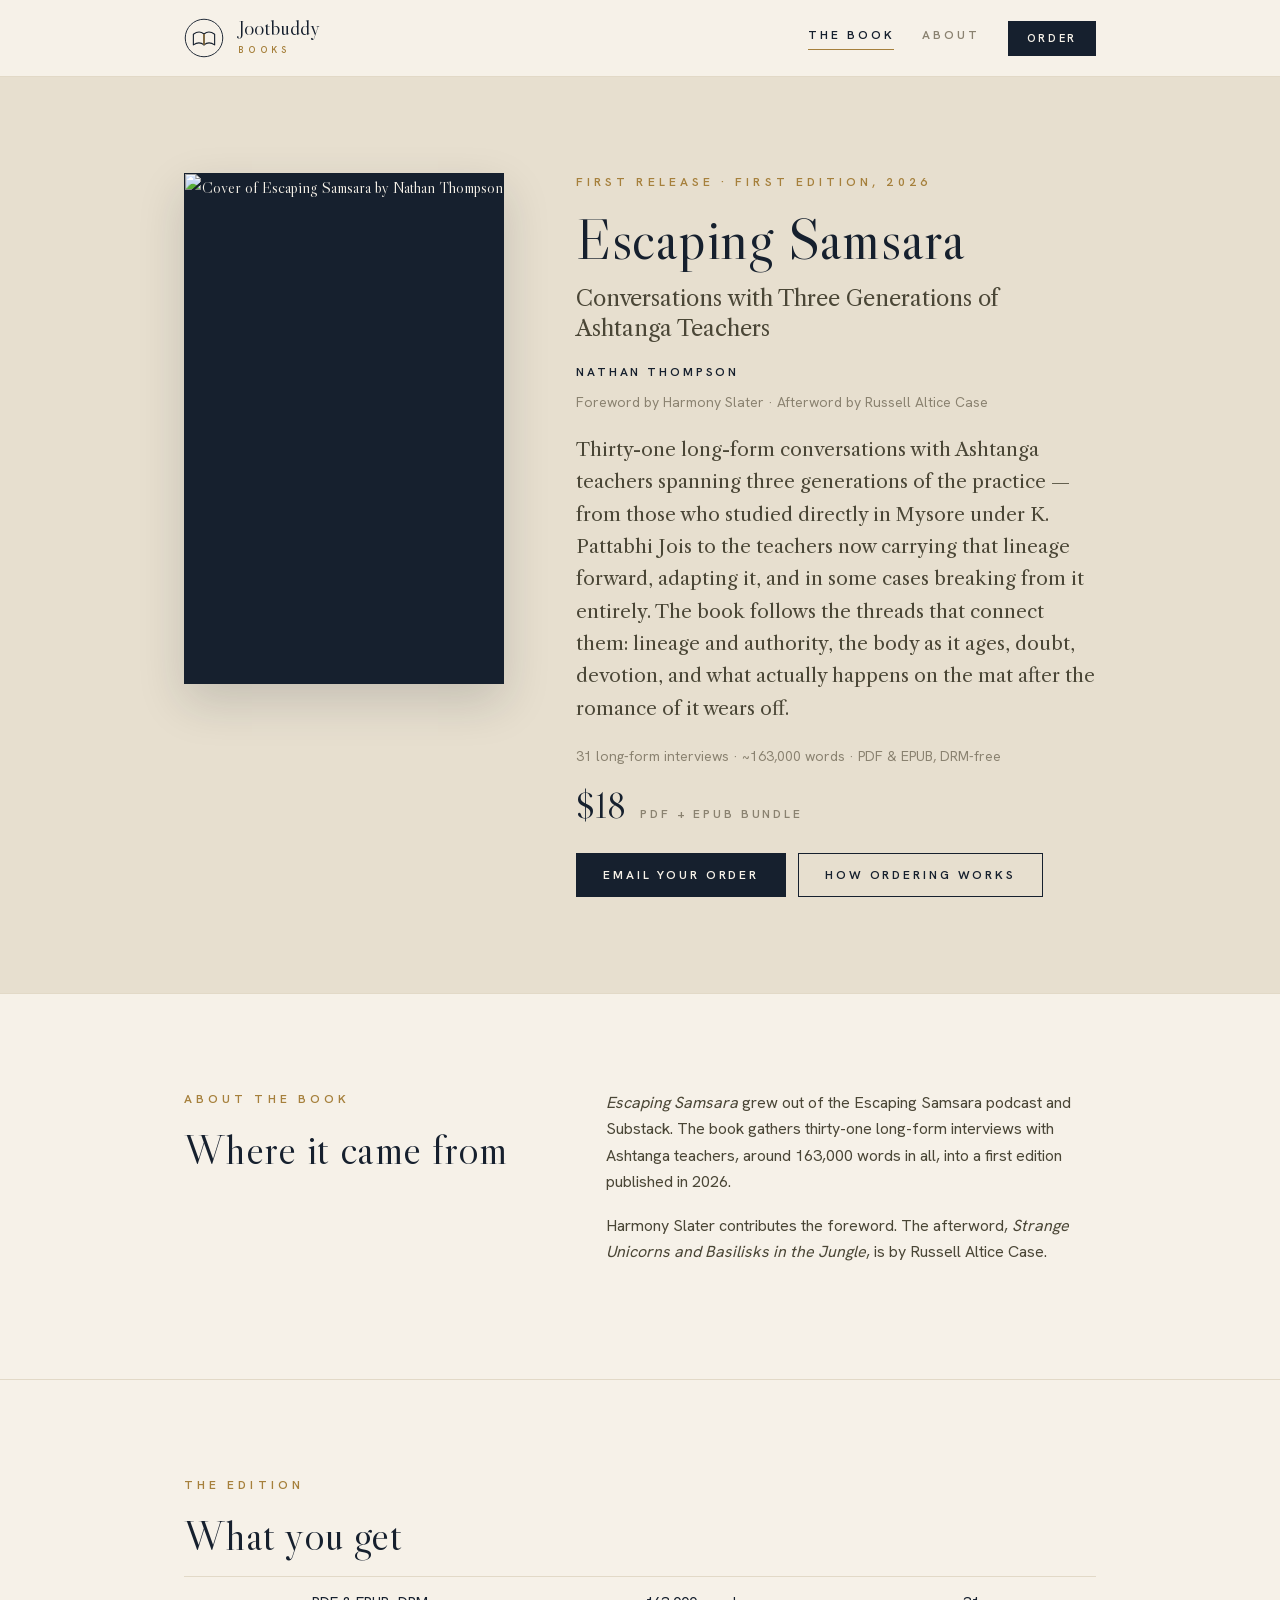
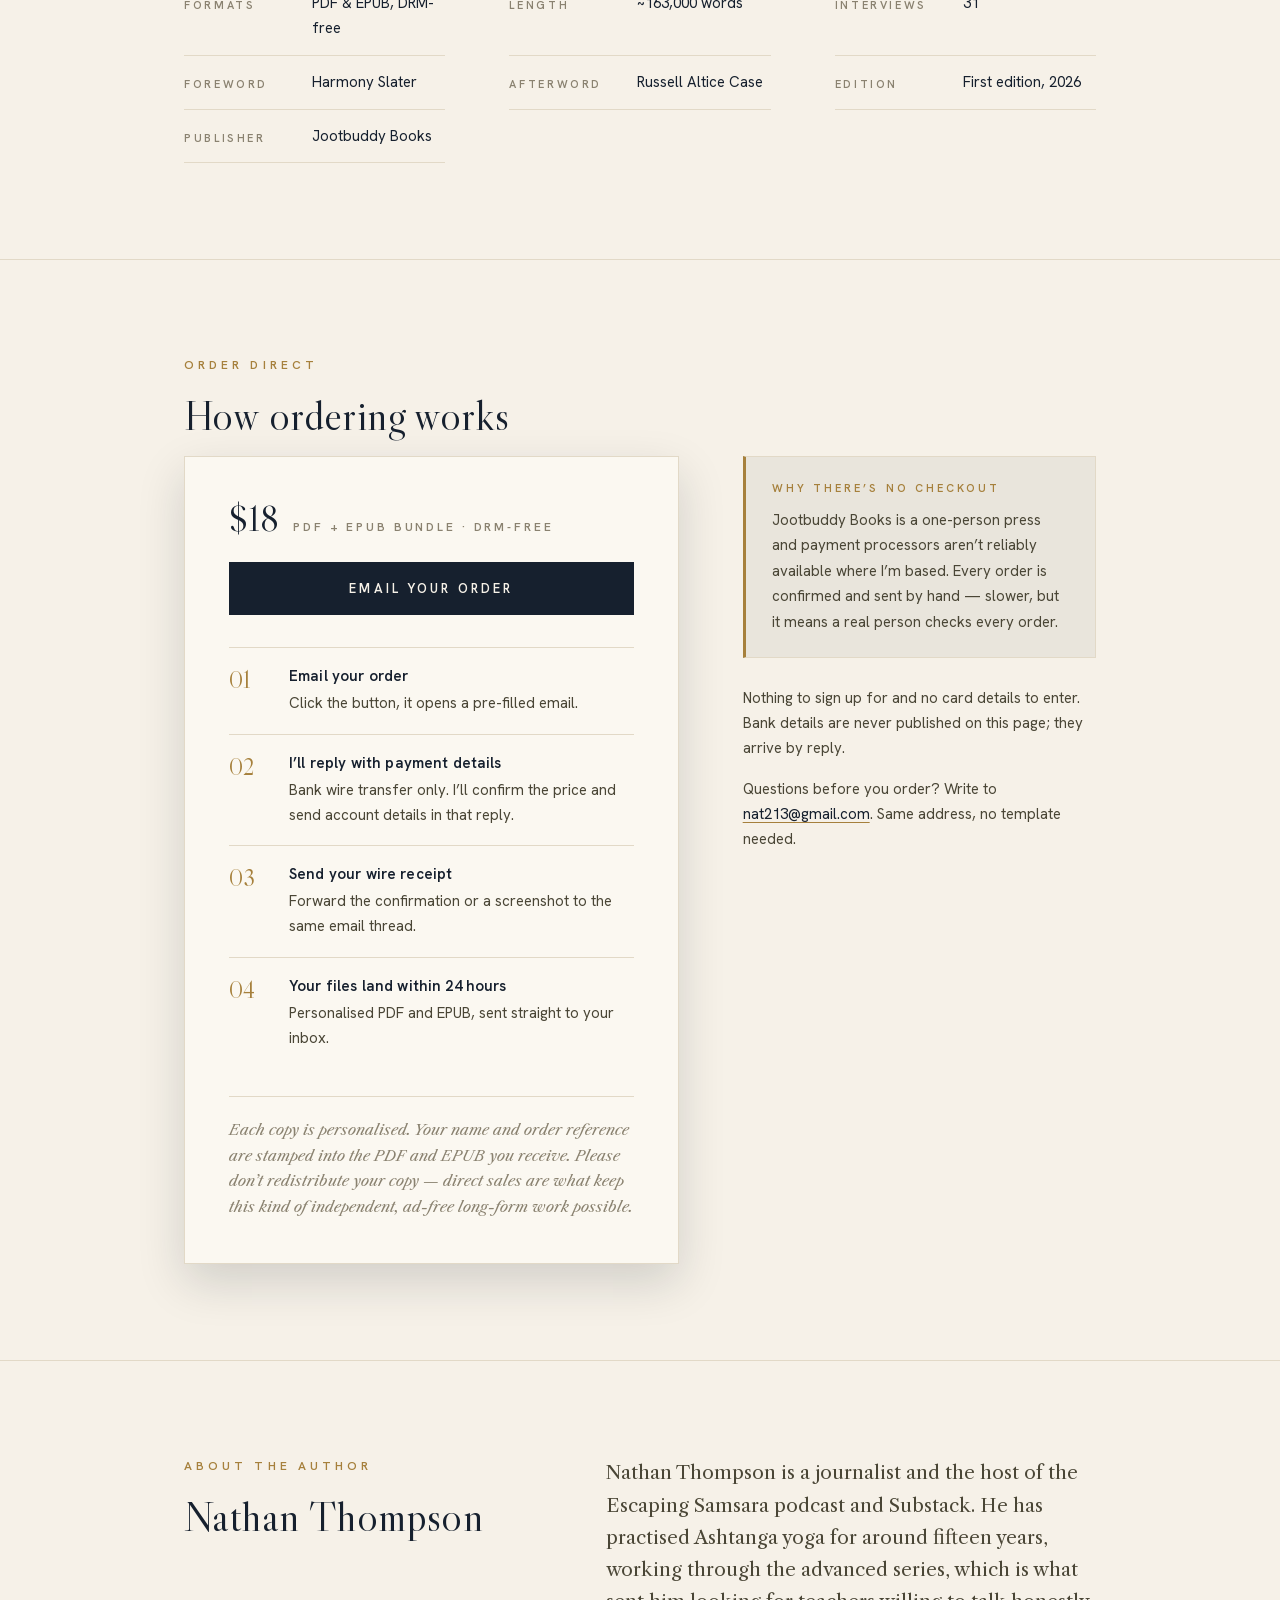
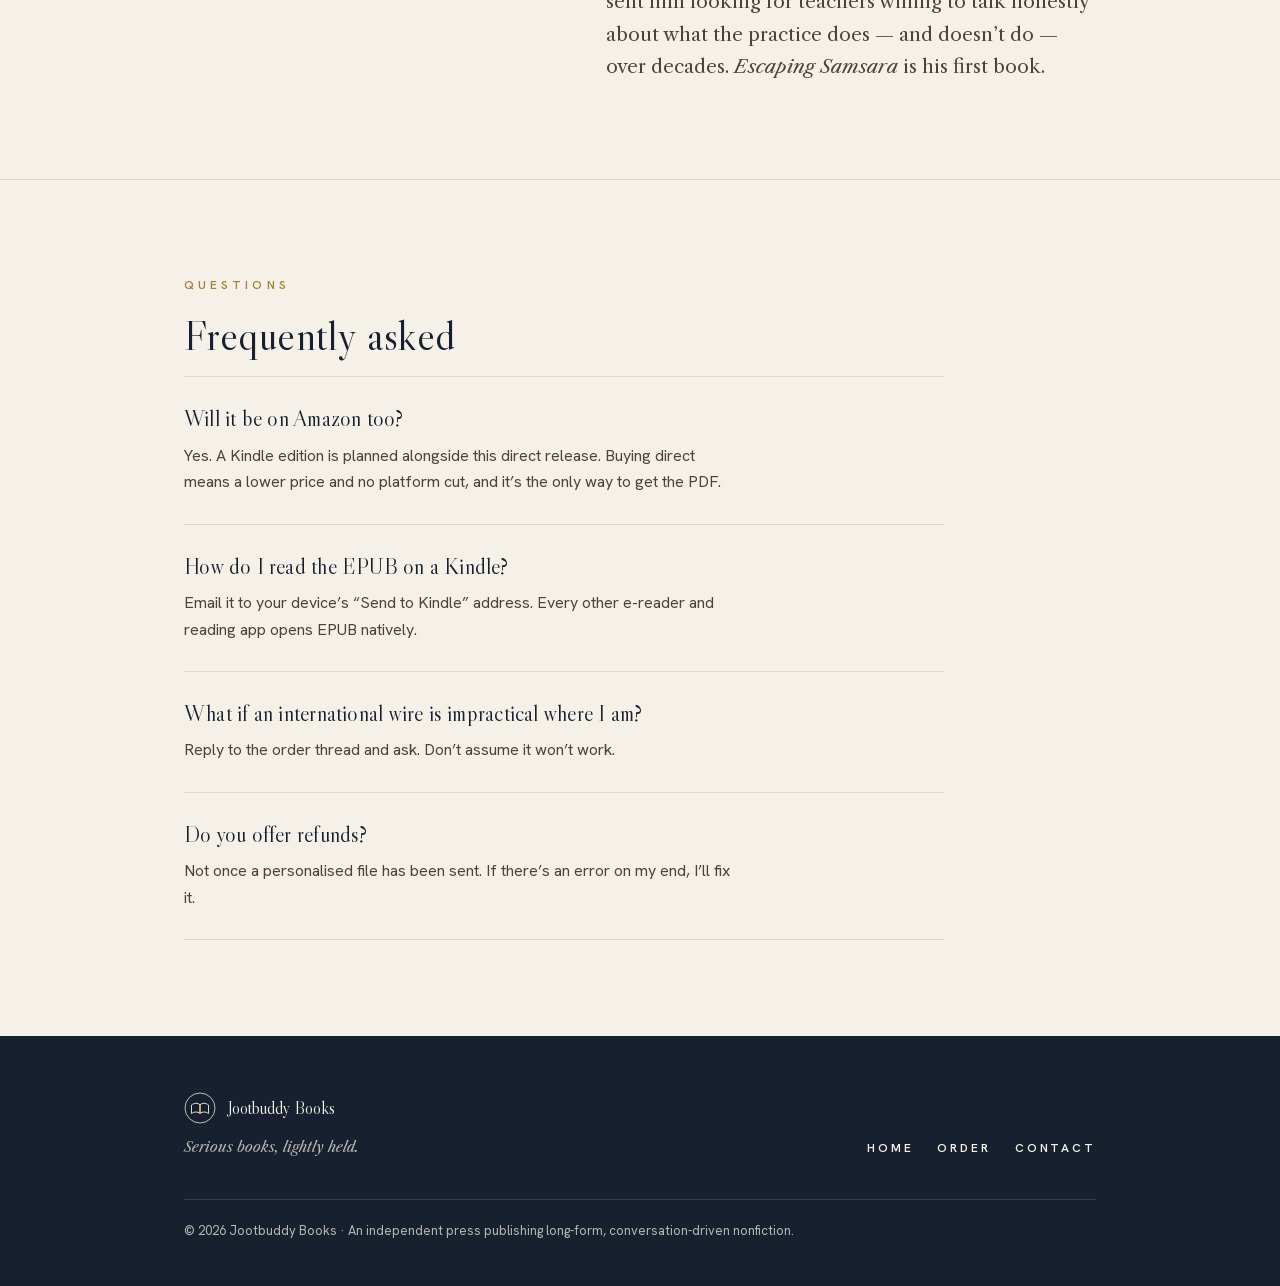
==== escaping-samsara.html @ 3eda31c2 "Jootbuddy Books site: home page, Escaping Samsara book page, mailto order flow Plain HTML/CSS, no bu" ====
<!DOCTYPE html>
<html lang="en-GB">
<head>
  <meta charset="utf-8">
  <meta name="viewport" content="width=device-width, initial-scale=1">
  <title>Escaping Samsara — Jootbuddy Books</title>
  <meta name="description" content="Escaping Samsara: Conversations with Three Generations of Ashtanga Teachers, by Nathan Thompson. Thirty-one long-form interviews. PDF and EPUB, DRM-free, $18, sold direct.">
  <meta property="og:type" content="book">
  <meta property="og:title" content="Escaping Samsara — Conversations with Three Generations of Ashtanga Teachers">
  <meta property="og:description" content="Thirty-one long-form conversations with Ashtanga teachers spanning three generations of the practice. By Nathan Thompson. PDF + EPUB, DRM-free, $18.">
  <!-- Once the site has a domain, uncomment and use the absolute URL so link previews show the cover:
  <meta property="og:image" content="https://YOUR-DOMAIN/assets/escaping-samsara-cover.jpg">
  -->
  <link rel="icon" href="assets/favicon.svg" type="image/svg+xml">
  <link rel="stylesheet" href="css/styles.css">
</head>
<body>
  <a class="skip" href="#main">Skip to content</a>

  <header class="site-header">
    <div class="wrap">
      <a class="lockup" href="index.html" aria-label="Jootbuddy Books — home">
        <svg class="mark" viewBox="0 0 64 64" aria-hidden="true" focusable="false">
          <circle cx="32" cy="32" r="30"/>
          <path d="M15 26 C21 21.5 27 21.5 32 25.5 L32 43 C27 39 21 39 15 43 Z"/>
          <path d="M49 26 C43 21.5 37 21.5 32 25.5 L32 43 C37 39 43 39 49 43 Z"/>
          <line class="mark-spine" x1="32" y1="25.5" x2="32" y2="43"/>
        </svg>
        <span class="lockup-text">
          <span class="lockup-word">Jootbuddy</span>
          <span class="lockup-sub">Books</span>
        </span>
      </a>
      <nav class="site-nav" aria-label="Site">
        <a href="escaping-samsara.html" aria-current="page">The book</a>
        <a href="index.html#about">About</a>
        <a class="btn" href="#order">Order</a>
      </nav>
    </div>
  </header>

  <main id="main">

    <section class="band" aria-labelledby="book-title">
      <div class="wrap book-hero">
        <div class="cover">
          <img src="assets/escaping-samsara-cover.jpg" alt="Cover of Escaping Samsara by Nathan Thompson" width="1250" height="2000">
        </div>
        <div>
          <p class="eyebrow">First release · First edition, 2026</p>
          <h1 id="book-title" class="book-title">Escaping Samsara</h1>
          <p class="book-subtitle">Conversations with Three Generations of Ashtanga Teachers</p>
          <p class="book-author">Nathan Thompson</p>
          <p class="meta-line">Foreword by Harmony Slater · Afterword by Russell Altice Case</p>
          <p class="lede">Thirty-one long-form conversations with Ashtanga teachers spanning three generations of the practice — from those who studied directly in Mysore under K. Pattabhi Jois to the teachers now carrying that lineage forward, adapting it, and in some cases breaking from it entirely. The book follows the threads that connect them: lineage and authority, the body as it ages, doubt, devotion, and what actually happens on the mat after the romance of it wears off.</p>
          <p class="meta-line">31 long-form interviews · ~163,000 words · PDF &amp; EPUB, DRM-free</p>
          <div class="price-row">
            <span class="price">$18</span>
            <span class="price-note">PDF + EPUB bundle</span>
          </div>
          <div class="actions">
            <a class="btn" href="mailto:nat213@gmail.com?subject=Escaping%20Samsara%20%E2%80%94%20Order%20Request&amp;body=Hi%20Nathan%2C%0D%0A%0D%0AI%27d%20like%20to%20order%20Escaping%20Samsara%20%28PDF%20%2B%20EPUB%2C%20%2418%29.%0D%0A%0D%0AName%20for%20my%20personalised%20copy%3A%0D%0APreferred%20format%28s%29%20%28PDF%20%2F%20EPUB%20%2F%20both%29%3A%0D%0ACountry%20%28for%20wire%29%3A%0D%0A%0D%0AThanks%21">Email your order</a>
            <a class="btn btn-ghost" href="#order">How ordering works</a>
          </div>
        </div>
      </div>
    </section>

    <section class="section" id="about-the-book" aria-labelledby="about-book-title">
      <div class="wrap">
        <div class="two-col">
          <div>
            <p class="eyebrow">About the book</p>
            <h2 id="about-book-title">Where it came from</h2>
          </div>
          <div class="prose">
            <p><em>Escaping Samsara</em> grew out of the Escaping Samsara podcast and Substack. The book gathers thirty-one long-form interviews with Ashtanga teachers, around 163,000 words in all, into a first edition published in 2026.</p>
            <p>Harmony Slater contributes the foreword. The afterword, <em>Strange Unicorns and Basilisks in the Jungle</em>, is by Russell Altice Case.</p>
          </div>
        </div>
      </div>
    </section>

    <section class="section" id="what-you-get" aria-labelledby="spec-title">
      <div class="wrap">
        <p class="eyebrow">The edition</p>
        <h2 id="spec-title">What you get</h2>
        <dl class="spec">
          <div><dt>Formats</dt><dd>PDF &amp; EPUB, DRM-free</dd></div>
          <div><dt>Length</dt><dd>~163,000 words</dd></div>
          <div><dt>Interviews</dt><dd>31</dd></div>
          <div><dt>Foreword</dt><dd>Harmony Slater</dd></div>
          <div><dt>Afterword</dt><dd>Russell Altice Case</dd></div>
          <div><dt>Edition</dt><dd>First edition, 2026</dd></div>
          <div><dt>Publisher</dt><dd>Jootbuddy Books</dd></div>
        </dl>
      </div>
    </section>

    <section class="section" id="order" aria-labelledby="order-title">
      <div class="wrap">
        <p class="eyebrow">Order direct</p>
        <h2 id="order-title">How ordering works</h2>
        <div class="order">
          <div class="order-card">
            <div class="price-row">
              <span class="price">$18</span>
              <span class="price-note">PDF + EPUB bundle · DRM-free</span>
            </div>
            <a class="btn btn-lg" href="mailto:nat213@gmail.com?subject=Escaping%20Samsara%20%E2%80%94%20Order%20Request&amp;body=Hi%20Nathan%2C%0D%0A%0D%0AI%27d%20like%20to%20order%20Escaping%20Samsara%20%28PDF%20%2B%20EPUB%2C%20%2418%29.%0D%0A%0D%0AName%20for%20my%20personalised%20copy%3A%0D%0APreferred%20format%28s%29%20%28PDF%20%2F%20EPUB%20%2F%20both%29%3A%0D%0ACountry%20%28for%20wire%29%3A%0D%0A%0D%0AThanks%21">Email your order</a>
            <ol class="steps">
              <li>
                <div>
                  <h3>Email your order</h3>
                  <p>Click the button, it opens a pre-filled email.</p>
                </div>
              </li>
              <li>
                <div>
                  <h3>I’ll reply with payment details</h3>
                  <p>Bank wire transfer only. I’ll confirm the price and send account details in that reply.</p>
                </div>
              </li>
              <li>
                <div>
                  <h3>Send your wire receipt</h3>
                  <p>Forward the confirmation or a screenshot to the same email thread.</p>
                </div>
              </li>
              <li>
                <div>
                  <h3>Your files land within 24 hours</h3>
                  <p>Personalised PDF and EPUB, sent straight to your inbox.</p>
                </div>
              </li>
            </ol>
            <p class="note">Each copy is personalised. Your name and order reference are stamped into the PDF and EPUB you receive. Please don’t redistribute your copy — direct sales are what keep this kind of independent, ad-free long-form work possible.</p>
          </div>
          <aside class="order-aside" aria-label="About ordering">
            <div class="callout">
              <p class="eyebrow">Why there’s no checkout</p>
              <p>Jootbuddy Books is a one-person press and payment processors aren’t reliably available where I’m based. Every order is confirmed and sent by hand — slower, but it means a real person checks every order.</p>
            </div>
            <div class="prose">
              <p>Nothing to sign up for and no card details to enter. Bank details are never published on this page; they arrive by reply.</p>
              <p>Questions before you order? Write to <a href="mailto:nat213@gmail.com">nat213@gmail.com</a>. Same address, no template needed.</p>
            </div>
          </aside>
        </div>
      </div>
    </section>

    <section class="section" id="author" aria-labelledby="author-title">
      <div class="wrap">
        <div class="two-col">
          <div>
            <p class="eyebrow">About the author</p>
            <h2 id="author-title">Nathan Thompson</h2>
          </div>
          <p class="lede">Nathan Thompson is a journalist and the host of the Escaping Samsara podcast and Substack. He has practised Ashtanga yoga for around fifteen years, working through the advanced series, which is what sent him looking for teachers willing to talk honestly about what the practice does — and doesn’t do — over decades. <em>Escaping Samsara</em> is his first book.</p>
        </div>
      </div>
    </section>

    <section class="section" id="faq" aria-labelledby="faq-title">
      <div class="wrap">
        <p class="eyebrow">Questions</p>
        <h2 id="faq-title">Frequently asked</h2>
        <div class="faq">
          <div class="faq-item">
            <h3>Will it be on Amazon too?</h3>
            <p>Yes. A Kindle edition is planned alongside this direct release. Buying direct means a lower price and no platform cut, and it’s the only way to get the PDF.</p>
          </div>
          <div class="faq-item">
            <h3>How do I read the EPUB on a Kindle?</h3>
            <p>Email it to your device’s “Send to Kindle” address. Every other e-reader and reading app opens EPUB natively.</p>
          </div>
          <div class="faq-item">
            <h3>What if an international wire is impractical where I am?</h3>
            <p>Reply to the order thread and ask. Don’t assume it won’t work.</p>
          </div>
          <div class="faq-item">
            <h3>Do you offer refunds?</h3>
            <p>Not once a personalised file has been sent. If there’s an error on my end, I’ll fix it.</p>
          </div>
        </div>
      </div>
    </section>

  </main>

  <footer class="site-footer">
    <div class="wrap">
      <div>
        <a class="lockup" href="index.html" aria-label="Jootbuddy Books — home">
          <svg class="mark mark--sm" viewBox="0 0 64 64" aria-hidden="true" focusable="false">
            <circle cx="32" cy="32" r="30"/>
            <path d="M15 26 C21 21.5 27 21.5 32 25.5 L32 43 C27 39 21 39 15 43 Z"/>
            <path d="M49 26 C43 21.5 37 21.5 32 25.5 L32 43 C37 39 43 39 49 43 Z"/>
            <line class="mark-spine" x1="32" y1="25.5" x2="32" y2="43"/>
          </svg>
          <span class="lockup-word">Jootbuddy Books</span>
        </a>
        <p class="footer-tagline">Serious books, lightly held.</p>
      </div>
      <nav class="footer-links" aria-label="Footer">
        <a href="index.html">Home</a>
        <a href="#order">Order</a>
        <a href="mailto:nat213@gmail.com">Contact</a>
      </nav>
      <p class="footer-small">© 2026 Jootbuddy Books · An independent press publishing long-form, conversation-driven nonfiction.</p>
    </div>
  </footer>
</body>
</html>
---- css/styles.css ----
/* ==========================================================================
   Jootbuddy Books — site styles
   --------------------------------------------------------------------------
   Everything brand-specific lives in the :root block below: palette, type,
   rhythm, shadow. Swap the brand there. Nothing in the HTML carries an
   inline colour or font.

   Fonts are self-hosted from ../assets/fonts/ (Hanken Grotesk, Libre Caslon
   Display, Libre Caslon Text — all Open Font License).
   ========================================================================== */


/* ---------- Fonts ---------- */

@font-face {
  font-family: 'Hanken Grotesk';
  font-style: normal;
  font-weight: 400 700;
  font-display: swap;
  src: url("../assets/fonts/HankenGrotesk-latin.woff2") format("woff2");
  unicode-range: U+0000-00FF, U+0131, U+0152-0153, U+02BB-02BC, U+02C6, U+02DA, U+02DC, U+0304, U+0308, U+0329, U+2000-206F, U+20AC, U+2122, U+2191, U+2193, U+2212, U+2215, U+FEFF, U+FFFD;
}
@font-face {
  font-family: 'Hanken Grotesk';
  font-style: normal;
  font-weight: 400 700;
  font-display: swap;
  src: url("../assets/fonts/HankenGrotesk-latin-ext.woff2") format("woff2");
  unicode-range: U+0100-02BA, U+02BD-02C5, U+02C7-02CC, U+02CE-02D7, U+02DD-02FF, U+0304, U+0308, U+0329, U+1D00-1DBF, U+1E00-1E9F, U+1EF2-1EFF, U+2020, U+20A0-20AB, U+20AD-20C0, U+2113, U+2C60-2C7F, U+A720-A7FF;
}

@font-face {
  font-family: 'Libre Caslon Display';
  font-style: normal;
  font-weight: 400;
  font-display: swap;
  src: url("../assets/fonts/LibreCaslonDisplay-latin.woff2") format("woff2");
  unicode-range: U+0000-00FF, U+0131, U+0152-0153, U+02BB-02BC, U+02C6, U+02DA, U+02DC, U+0304, U+0308, U+0329, U+2000-206F, U+20AC, U+2122, U+2191, U+2193, U+2212, U+2215, U+FEFF, U+FFFD;
}
@font-face {
  font-family: 'Libre Caslon Display';
  font-style: normal;
  font-weight: 400;
  font-display: swap;
  src: url("../assets/fonts/LibreCaslonDisplay-latin-ext.woff2") format("woff2");
  unicode-range: U+0100-02BA, U+02BD-02C5, U+02C7-02CC, U+02CE-02D7, U+02DD-02FF, U+0304, U+0308, U+0329, U+1D00-1DBF, U+1E00-1E9F, U+1EF2-1EFF, U+2020, U+20A0-20AB, U+20AD-20C0, U+2113, U+2C60-2C7F, U+A720-A7FF;
}

@font-face {
  font-family: 'Libre Caslon Text';
  font-style: normal;
  font-weight: 400;
  font-display: swap;
  src: url("../assets/fonts/LibreCaslonText-latin.woff2") format("woff2");
  unicode-range: U+0000-00FF, U+0131, U+0152-0153, U+02BB-02BC, U+02C6, U+02DA, U+02DC, U+0304, U+0308, U+0329, U+2000-206F, U+20AC, U+2122, U+2191, U+2193, U+2212, U+2215, U+FEFF, U+FFFD;
}
@font-face {
  font-family: 'Libre Caslon Text';
  font-style: normal;
  font-weight: 400;
  font-display: swap;
  src: url("../assets/fonts/LibreCaslonText-latin-ext.woff2") format("woff2");
  unicode-range: U+0100-02BA, U+02BD-02C5, U+02C7-02CC, U+02CE-02D7, U+02DD-02FF, U+0304, U+0308, U+0329, U+1D00-1DBF, U+1E00-1E9F, U+1EF2-1EFF, U+2020, U+20A0-20AB, U+20AD-20C0, U+2113, U+2C60-2C7F, U+A720-A7FF;
}
@font-face {
  font-family: 'Libre Caslon Text';
  font-style: normal;
  font-weight: 700;
  font-display: swap;
  src: url("../assets/fonts/LibreCaslonText-700-latin.woff2") format("woff2");
  unicode-range: U+0000-00FF, U+0131, U+0152-0153, U+02BB-02BC, U+02C6, U+02DA, U+02DC, U+0304, U+0308, U+0329, U+2000-206F, U+20AC, U+2122, U+2191, U+2193, U+2212, U+2215, U+FEFF, U+FFFD;
}
@font-face {
  font-family: 'Libre Caslon Text';
  font-style: normal;
  font-weight: 700;
  font-display: swap;
  src: url("../assets/fonts/LibreCaslonText-700-latin-ext.woff2") format("woff2");
  unicode-range: U+0100-02BA, U+02BD-02C5, U+02C7-02CC, U+02CE-02D7, U+02DD-02FF, U+0304, U+0308, U+0329, U+1D00-1DBF, U+1E00-1E9F, U+1EF2-1EFF, U+2020, U+20A0-20AB, U+20AD-20C0, U+2113, U+2C60-2C7F, U+A720-A7FF;
}
@font-face {
  font-family: 'Libre Caslon Text';
  font-style: italic;
  font-weight: 400;
  font-display: swap;
  src: url("../assets/fonts/LibreCaslonText-italic-latin.woff2") format("woff2");
  unicode-range: U+0000-00FF, U+0131, U+0152-0153, U+02BB-02BC, U+02C6, U+02DA, U+02DC, U+0304, U+0308, U+0329, U+2000-206F, U+20AC, U+2122, U+2191, U+2193, U+2212, U+2215, U+FEFF, U+FFFD;
}
@font-face {
  font-family: 'Libre Caslon Text';
  font-style: italic;
  font-weight: 400;
  font-display: swap;
  src: url("../assets/fonts/LibreCaslonText-italic-latin-ext.woff2") format("woff2");
  unicode-range: U+0100-02BA, U+02BD-02C5, U+02C7-02CC, U+02CE-02D7, U+02DD-02FF, U+0304, U+0308, U+0329, U+1D00-1DBF, U+1E00-1E9F, U+1EF2-1EFF, U+2020, U+20A0-20AB, U+20AD-20C0, U+2113, U+2C60-2C7F, U+A720-A7FF;
}


/* ---------- Brand: change it here ---------- */

:root {
  /* Palette — ink, paper, and a thread of brass */
  --ink: #16202E;            /* headings, dark grounds, primary buttons     */
  --ink-deep: #0E1620;       /* hover on ink; deepest ground                 */
  --paper: #F6F1E8;          /* page background                              */
  --ivory: #FBF8F1;          /* cards, raised surfaces                       */
  --desk: #E7DFCF;           /* deeper paper; the canvas behind a sheet      */
  --rule: #E2D9C7;           /* 1px section rules                            */
  --hairline: #D8CDBA;       /* hairline on ivory                            */
  --text: #4A4636;           /* body text: warm ink, never pure black        */
  --muted: #8A8270;          /* captions, secondary text                     */
  --faint: #A39A86;          /* meta, small print                            */
  --accent: #A6803C;         /* brass: eyebrows, underlines, the mark's spine*/
  --accent-hover: #B9914E;
  --accent-on-ink: #C2A063;  /* brass on dark grounds                        */
  --on-ink-muted: #6E7889;   /* small muted labels on ink                    */
  --on-ink-soft: rgba(246, 241, 232, 0.72); /* readable secondary text on ink */
  --on-ink-rule: rgba(246, 241, 232, 0.15);
  --ink-wash: rgba(22, 32, 46, 0.06);       /* callout grounds, ghost hover  */
  --rust: #9B4A38;           /* caution; used sparingly                      */

  /* Type — a printer's serif and a quiet grotesque */
  --font-display: 'Libre Caslon Display', Georgia, 'Times New Roman', serif;
  --font-serif: 'Libre Caslon Text', Georgia, 'Times New Roman', serif;
  --font-sans: 'Hanken Grotesk', -apple-system, BlinkMacSystemFont, 'Segoe UI', sans-serif;
  --leading-body: 1.65;
  --tracking-eyebrow: 0.34em;
  --tracking-label: 0.24em;

  /* Rhythm */
  --container: 1040px;
  --gutter: clamp(20px, 6vw, 64px);
  --section-y: clamp(56px, 9vw, 96px);
  --measure: 46ch;           /* serif prose */
  --measure-sans: 62ch;      /* sans prose  */

  /* Surface */
  --shadow-card: 0 18px 44px rgba(20, 28, 40, 0.16);
  --ease: cubic-bezier(0.22, 0.61, 0.36, 1);
  --dur: 220ms;
}


/* ---------- Base ---------- */

*, *::before, *::after { box-sizing: border-box; }

html {
  -webkit-text-size-adjust: 100%;
  scroll-behavior: smooth;
}

body {
  margin: 0;
  background: var(--paper);
  color: var(--text);
  font-family: var(--font-sans);
  font-size: 1rem;
  line-height: var(--leading-body);
  -webkit-font-smoothing: antialiased;
  -moz-osx-font-smoothing: grayscale;
}

img { max-width: 100%; height: auto; display: block; }

a {
  color: var(--ink);
  text-decoration: underline;
  text-decoration-color: var(--accent);
  text-decoration-thickness: 1px;
  text-underline-offset: 0.18em;
  transition: color var(--dur) var(--ease);
}
a:hover { color: var(--accent); }

h1, h2, h3 {
  font-family: var(--font-display);
  font-weight: 400;
  color: var(--ink);
  margin: 0;
  letter-spacing: 0.01em;
}

p { margin: 0 0 1em; }
p:last-child { margin-bottom: 0; }

:focus-visible { outline: 2px solid var(--accent); outline-offset: 3px; }

.skip {
  position: absolute;
  left: -999px;
  top: 8px;
  z-index: 10;
  background: var(--ink);
  color: var(--paper);
  padding: 8px 12px;
  text-decoration: none;
}
.skip:focus { left: 8px; }

.wrap {
  max-width: var(--container);
  margin: 0 auto;
  padding-left: var(--gutter);
  padding-right: var(--gutter);
}


/* ---------- The mark ---------- */
/* Stroke-only. Book and ring take currentColor; the spine is brass. */

.mark { display: block; width: 40px; height: 40px; flex: none; }
.mark circle, .mark path, .mark line { fill: none; stroke: currentColor; stroke-width: 1.5; }
.mark path { stroke-width: 1.8; stroke-linejoin: round; }
.mark .mark-spine { stroke: var(--accent); stroke-width: 2; }
.mark .mark-ring { stroke: var(--rule); stroke-width: 1; }

.mark--masthead { width: 72px; height: 72px; margin: 0 auto 28px; }
.mark--masthead circle { stroke-width: 1.3; }
.mark--masthead path { stroke-width: 1.4; }
.mark--masthead .mark-spine { stroke-width: 1.6; }

.mark--sm { width: 32px; height: 32px; }


/* ---------- Type helpers ---------- */

.eyebrow {
  font-size: 12px;
  letter-spacing: var(--tracking-eyebrow);
  text-transform: uppercase;
  font-weight: 600;
  color: var(--accent);
  margin: 0 0 16px;
}

.lede {
  font-family: var(--font-serif);
  font-size: 1.1875rem;
  line-height: 1.7;
  max-width: var(--measure);
}

.prose { max-width: var(--measure-sans); }
.prose p { margin-bottom: 1.1em; }

.tagline {
  font-family: var(--font-serif);
  font-style: italic;
  font-size: 1.25rem;
  color: var(--muted);
  margin: 0 0 24px;
}

.meta-line { font-size: 14px; color: var(--muted); margin: 0 0 10px; }

.note {
  font-family: var(--font-serif);
  font-style: italic;
  font-size: 15px;
  line-height: 1.7;
  color: var(--muted);
}


/* ---------- Buttons ---------- */

.btn {
  display: inline-flex;
  align-items: center;
  justify-content: center;
  gap: 10px;
  font-family: var(--font-sans);
  font-size: 12px;
  letter-spacing: var(--tracking-label);
  text-transform: uppercase;
  font-weight: 600;
  line-height: 1;
  text-decoration: none;
  padding: 15px 26px;
  border: 1px solid var(--ink);
  background: var(--ink);
  color: var(--paper);
  cursor: pointer;
  transition: transform var(--dur) var(--ease),
              background-color var(--dur) var(--ease),
              color var(--dur) var(--ease);
}
.btn:hover {
  background: var(--ink-deep);
  color: var(--paper);
  transform: translateY(-1px);
}
.btn:active { transform: translateY(0); }

.btn-ghost { background: transparent; color: var(--ink); }
.btn-ghost:hover { background: var(--ink-wash); color: var(--ink); }

.btn-lg { padding: 19px 34px; font-size: 13px; }

.actions { display: flex; flex-wrap: wrap; gap: 12px; margin-top: 28px; }


/* ---------- Header ---------- */

.site-header {
  background: var(--paper);
  border-bottom: 1px solid var(--rule);
}
.site-header .wrap {
  display: flex;
  align-items: center;
  justify-content: space-between;
  gap: 24px;
  padding-top: 18px;
  padding-bottom: 18px;
}

.lockup {
  display: flex;
  align-items: center;
  gap: 14px;
  color: var(--ink);
  text-decoration: none;
}
.lockup:hover { color: var(--ink); }
.lockup-text { display: flex; flex-direction: column; }
.lockup-word { font-family: var(--font-display); font-size: 21px; line-height: 1; }
.lockup-sub {
  font-size: 9px;
  letter-spacing: 0.42em;
  text-transform: uppercase;
  font-weight: 600;
  color: var(--accent);
  margin-top: 4px;
}

.site-nav { display: flex; align-items: center; gap: 28px; }
.site-nav a:not(.btn) {
  font-size: 12px;
  letter-spacing: var(--tracking-label);
  text-transform: uppercase;
  font-weight: 600;
  color: var(--muted);
  text-decoration: none;
  padding-bottom: 3px;
  border-bottom: 1px solid transparent;
  transition: color var(--dur) var(--ease), border-color var(--dur) var(--ease);
}
.site-nav a:not(.btn):hover,
.site-nav a[aria-current="page"] {
  color: var(--ink);
  border-bottom-color: var(--accent);
}
.site-nav .btn { padding: 11px 18px; font-size: 11px; }


/* ---------- Sections ---------- */

.section {
  padding-top: var(--section-y);
  padding-bottom: var(--section-y);
}
.section + .section { border-top: 1px solid var(--rule); }

.section h2 {
  font-size: clamp(30px, 4vw, 42px);
  line-height: 1.1;
  margin-bottom: 18px;
}

.band { background: var(--desk); border-bottom: 1px solid var(--rule); }

.two-col {
  display: grid;
  grid-template-columns: minmax(0, 5fr) minmax(0, 7fr);
  gap: 32px clamp(32px, 6vw, 72px);
  align-items: start;
}


/* ---------- Home: masthead ---------- */

.hero {
  padding-top: clamp(64px, 10vw, 112px);
  padding-bottom: clamp(56px, 8vw, 96px);
  text-align: center;
}
.hero h1 {
  font-size: clamp(44px, 7vw, 72px);
  line-height: 1.05;
  margin-bottom: 20px;
}
.hero .lede { margin: 0 auto; }


/* ---------- The book ---------- */

.release,
.book-hero {
  display: grid;
  grid-template-columns: minmax(200px, 320px) minmax(0, 1fr);
  gap: 32px clamp(32px, 6vw, 72px);
  align-items: start;
}
.book-hero {
  padding-top: var(--section-y);
  padding-bottom: var(--section-y);
}

.cover {
  display: block;
  background: var(--ink);
  border: 1px solid var(--ink);
  box-shadow: var(--shadow-card);
  color: var(--paper);
  font-family: var(--font-display);
  text-align: center;
  text-decoration: none;
}
.cover img {
  width: 100%;
  height: auto;          /* the frame takes the cover's own proportions */
}

h1.book-title,
.section h2.book-title {
  font-size: clamp(38px, 5.2vw, 58px);
  line-height: 1.05;
  margin-bottom: 14px;
}
.book-subtitle {
  font-family: var(--font-serif);
  font-size: clamp(18px, 2.2vw, 22px);
  line-height: 1.4;
  color: var(--text);
  margin: 0 0 18px;
}
.book-author {
  font-size: 12px;
  letter-spacing: var(--tracking-label);
  text-transform: uppercase;
  font-weight: 600;
  color: var(--ink);
  margin: 0 0 8px;
}
.release-body .lede,
.book-hero .lede { margin: 20px 0 20px; }

.price-row {
  display: flex;
  align-items: baseline;
  gap: 14px;
  margin-top: 20px;
}
.price {
  font-family: var(--font-display);
  font-size: 2.25rem;
  line-height: 1;
  color: var(--ink);
}
.price-note {
  font-size: 12px;
  letter-spacing: var(--tracking-label);
  text-transform: uppercase;
  font-weight: 600;
  color: var(--muted);
}


/* ---------- What you get ---------- */

.spec {
  display: grid;
  grid-template-columns: repeat(auto-fit, minmax(260px, 1fr));
  gap: 0 clamp(32px, 5vw, 64px);
  margin: 0;
  border-top: 1px solid var(--rule);
}
.spec > div {
  display: grid;
  grid-template-columns: 112px minmax(0, 1fr);
  gap: 16px;
  padding: 14px 0;
  border-bottom: 1px solid var(--rule);
}
.spec dt {
  font-size: 11px;
  letter-spacing: var(--tracking-label);
  text-transform: uppercase;
  font-weight: 600;
  color: var(--muted);
  padding-top: 5px;
}
.spec dd { margin: 0; color: var(--ink); font-size: 15px; }


/* ---------- Order ---------- */

.order {
  display: grid;
  grid-template-columns: minmax(0, 7fr) minmax(0, 5fr);
  gap: 40px clamp(32px, 5vw, 64px);
  align-items: start;
}

.order-card {
  background: var(--ivory);
  border: 1px solid var(--rule);
  box-shadow: var(--shadow-card);
  padding: clamp(28px, 4vw, 44px);
}
.order-card .price-row { margin-top: 0; }
.order-card .btn { width: 100%; margin: 24px 0 8px; }
.order-card .note { margin: 28px 0 0; padding-top: 20px; border-top: 1px solid var(--rule); }

.steps {
  list-style: none;
  counter-reset: step;
  margin: 24px 0 0;
  padding: 0;
}
.steps li {
  counter-increment: step;
  display: grid;
  grid-template-columns: 44px minmax(0, 1fr);
  gap: 16px;
  padding: 18px 0;
  border-top: 1px solid var(--rule);
}
.steps li::before {
  content: counter(step, decimal-leading-zero);
  font-family: var(--font-display);
  font-size: 1.5rem;
  line-height: 1;
  color: var(--accent);
  padding-top: 2px;
}
.steps h3 {
  font-family: var(--font-sans);
  font-size: 15px;
  font-weight: 600;
  line-height: 1.4;
  color: var(--ink);
  margin: 0 0 4px;
}
.steps p { margin: 0; font-size: 15px; }

.callout {
  border: 1px solid var(--rule);
  border-left: 3px solid var(--accent);
  background: var(--ink-wash);
  padding: 22px 26px;
}
.callout .eyebrow { font-size: 11px; letter-spacing: 0.28em; margin-bottom: 10px; }
.callout p { margin: 0; font-size: 15px; line-height: 1.7; }

.order-aside > * + * { margin-top: 28px; }
.order-aside .prose p { font-size: 15px; }


/* ---------- FAQ ---------- */

.faq {
  max-width: 760px;
  border-top: 1px solid var(--rule);
}
.faq-item {
  padding: 28px 0;
  border-bottom: 1px solid var(--rule);
}
.faq-item h3 {
  font-size: 1.375rem;
  line-height: 1.25;
  margin-bottom: 10px;
}
.faq-item p { margin: 0; max-width: var(--measure-sans); }
.faq-item p + p { margin-top: 0.8em; }


/* ---------- Footer ---------- */

.site-footer {
  background: var(--ink);
  color: var(--paper);
}
.site-footer .wrap {
  display: grid;
  grid-template-columns: minmax(0, 1fr) auto;
  gap: 32px;
  align-items: end;
  padding-top: 56px;
  padding-bottom: 44px;
}
.site-footer .lockup { color: var(--paper); gap: 12px; }
.site-footer .lockup-word { font-size: 17px; }
.site-footer .mark .mark-spine { stroke: var(--accent-on-ink); }
.footer-tagline {
  font-family: var(--font-serif);
  font-style: italic;
  font-size: 14px;
  color: var(--on-ink-soft);
  margin: 12px 0 0;
}
.footer-links {
  display: flex;
  flex-wrap: wrap;
  gap: 24px;
  font-size: 12px;
  letter-spacing: var(--tracking-label);
  text-transform: uppercase;
  font-weight: 600;
}
.footer-links a { color: var(--paper); text-decoration: none; }
.footer-links a:hover { color: var(--accent-on-ink); }
.footer-small {
  grid-column: 1 / -1;
  margin: 8px 0 0;
  padding-top: 20px;
  border-top: 1px solid var(--on-ink-rule);
  font-size: 13px;
  color: var(--on-ink-soft);
}


/* ---------- Responsive ---------- */

@media (max-width: 720px) {
  .release,
  .book-hero,
  .order,
  .two-col,
  .site-footer .wrap { grid-template-columns: 1fr; }
  .release .cover,
  .book-hero .cover { max-width: 260px; }
  .site-footer .wrap { align-items: start; }
}

@media (max-width: 479px) {
  .lockup-text { display: none; }   /* mark alone below 480px, per the brand guide */
  .site-nav { gap: 16px; }
  .spec > div { grid-template-columns: 1fr; gap: 4px; }
  .steps li { grid-template-columns: 36px minmax(0, 1fr); gap: 12px; }
}

@media (prefers-reduced-motion: reduce) {
  html { scroll-behavior: auto; }
  *, *::before, *::after { transition: none !important; }
}
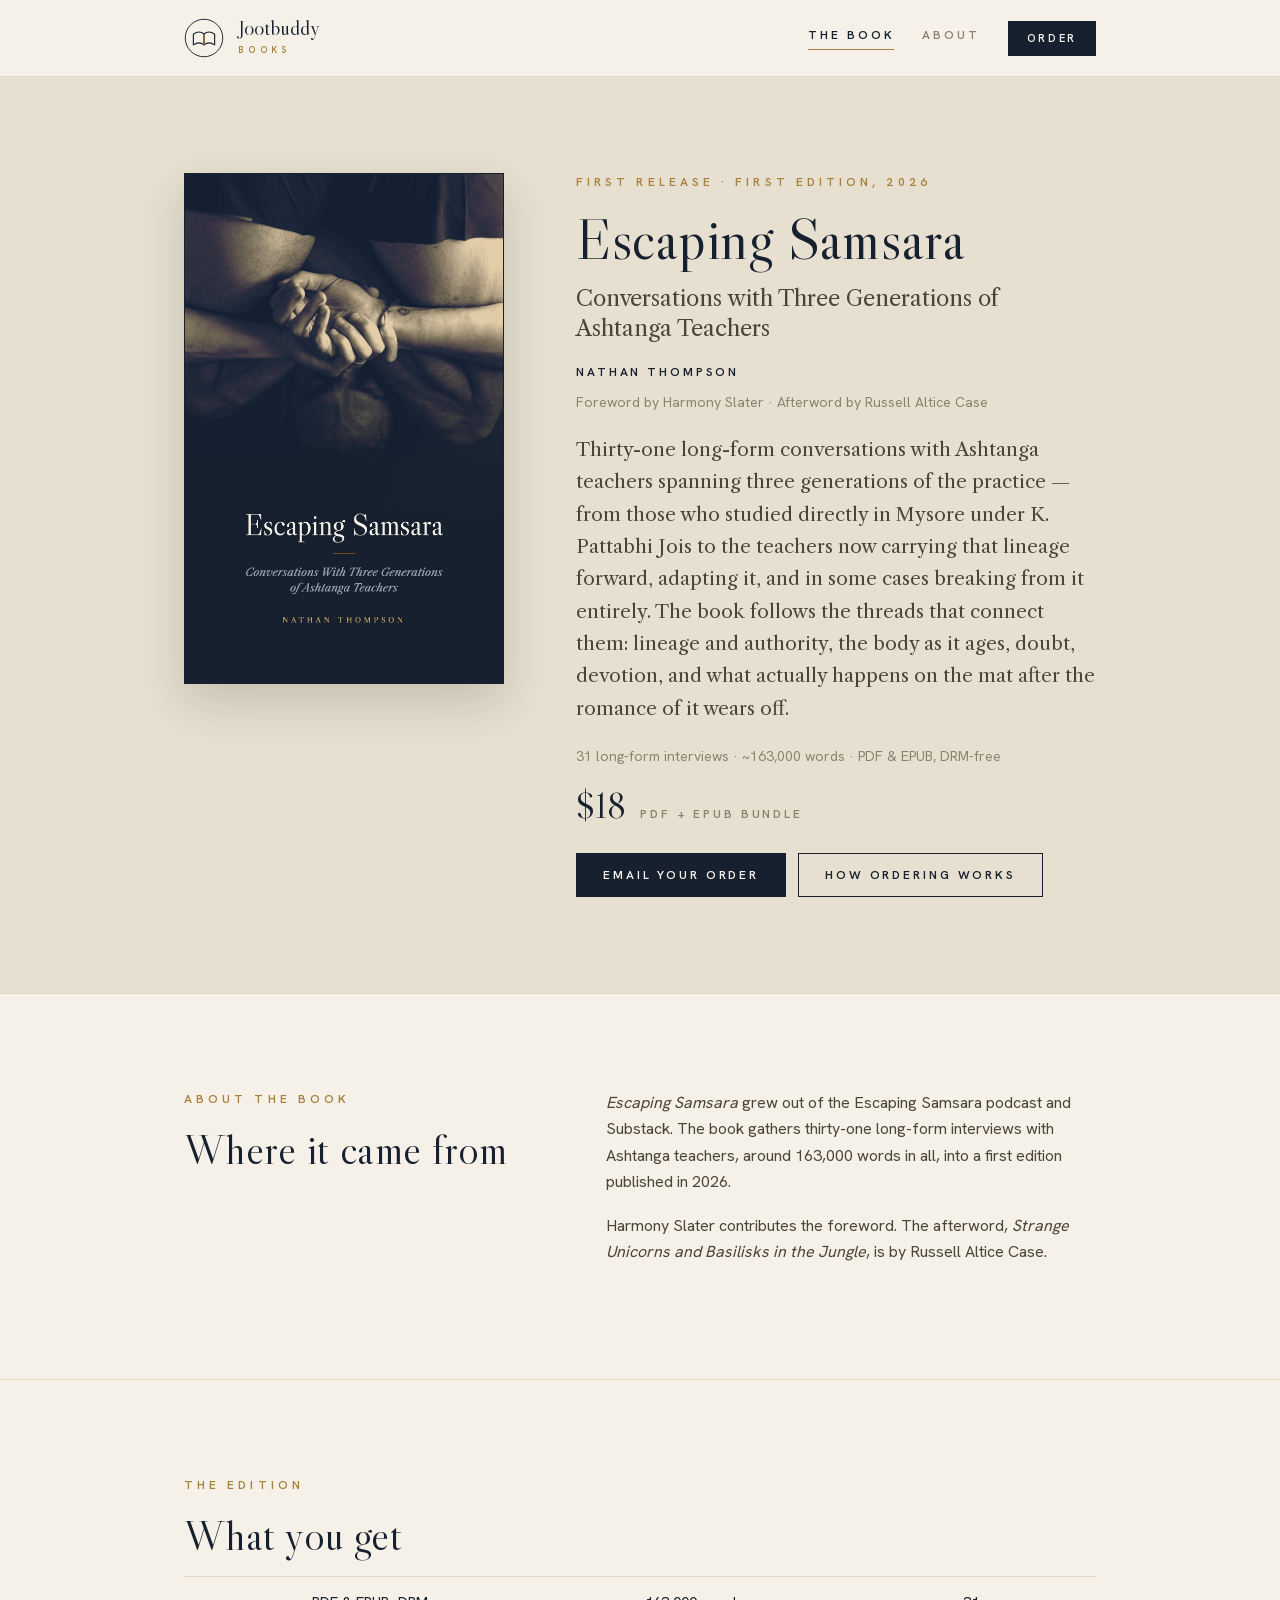
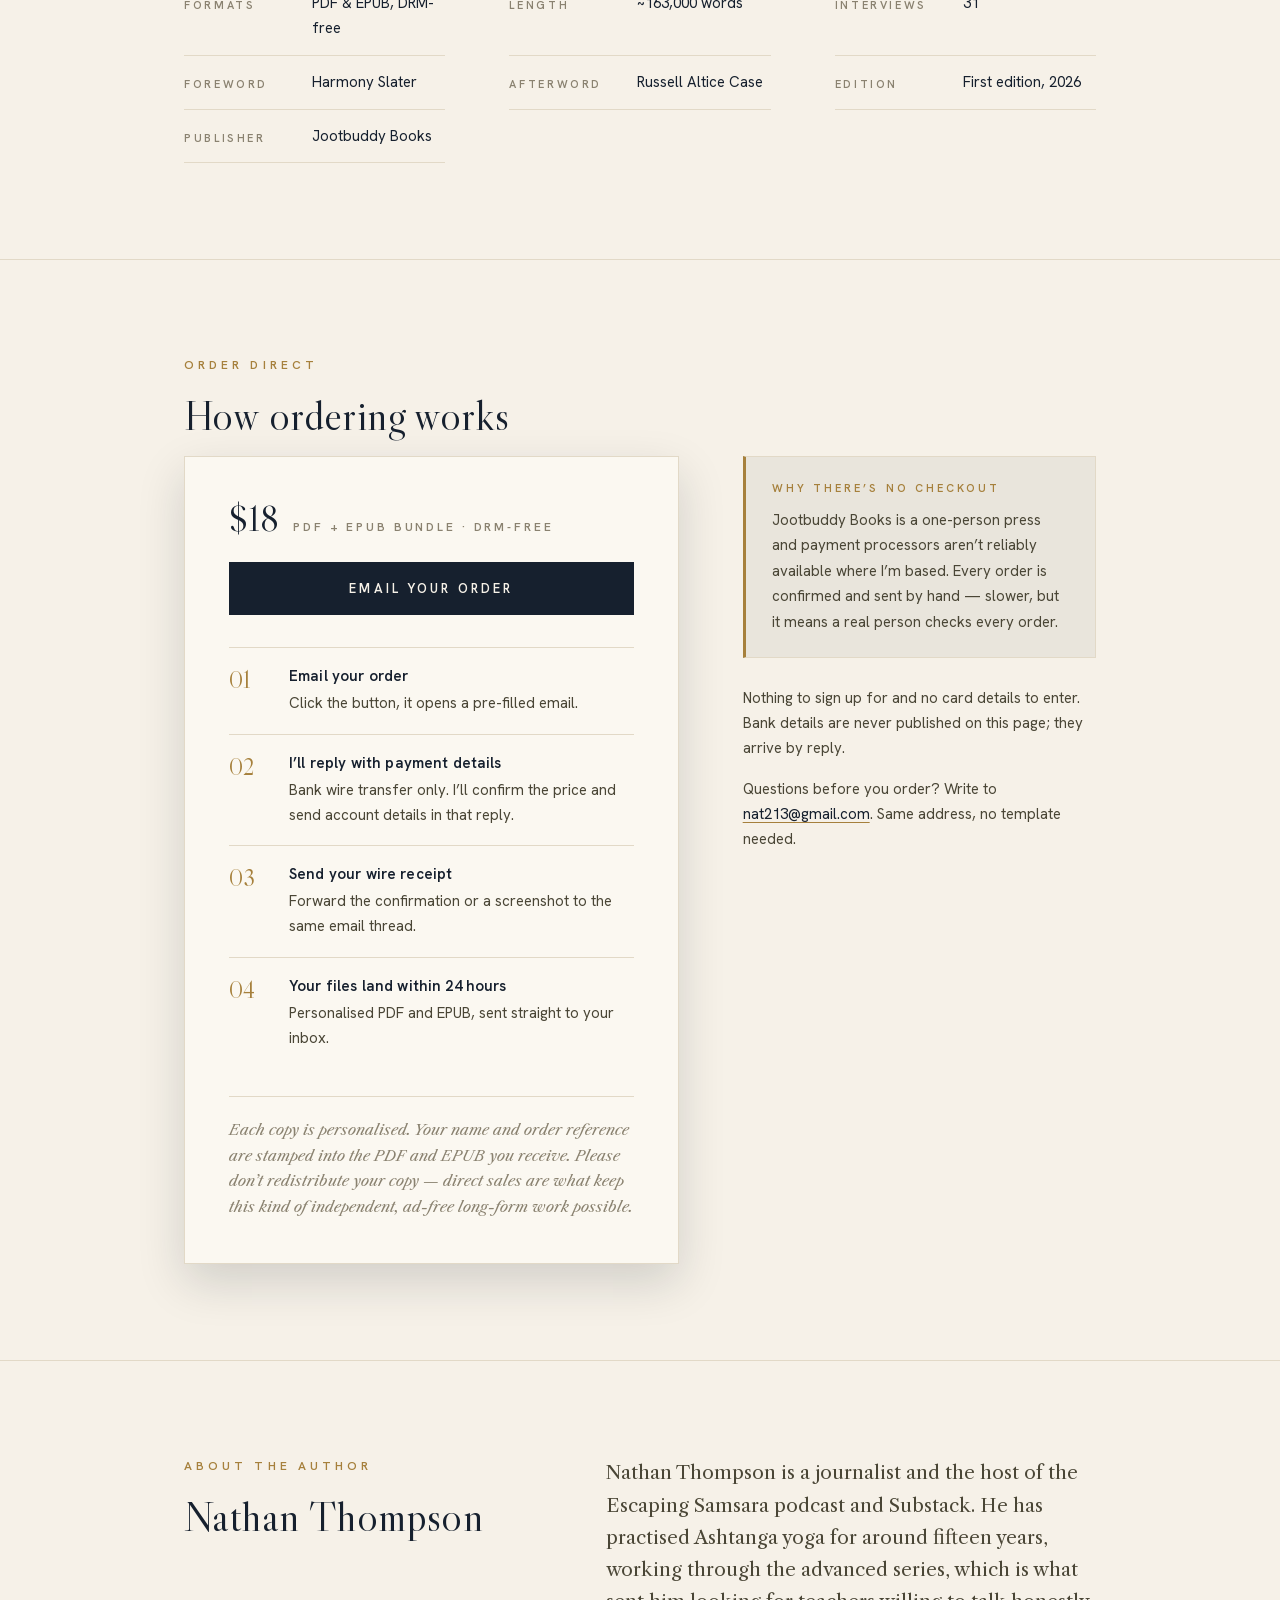
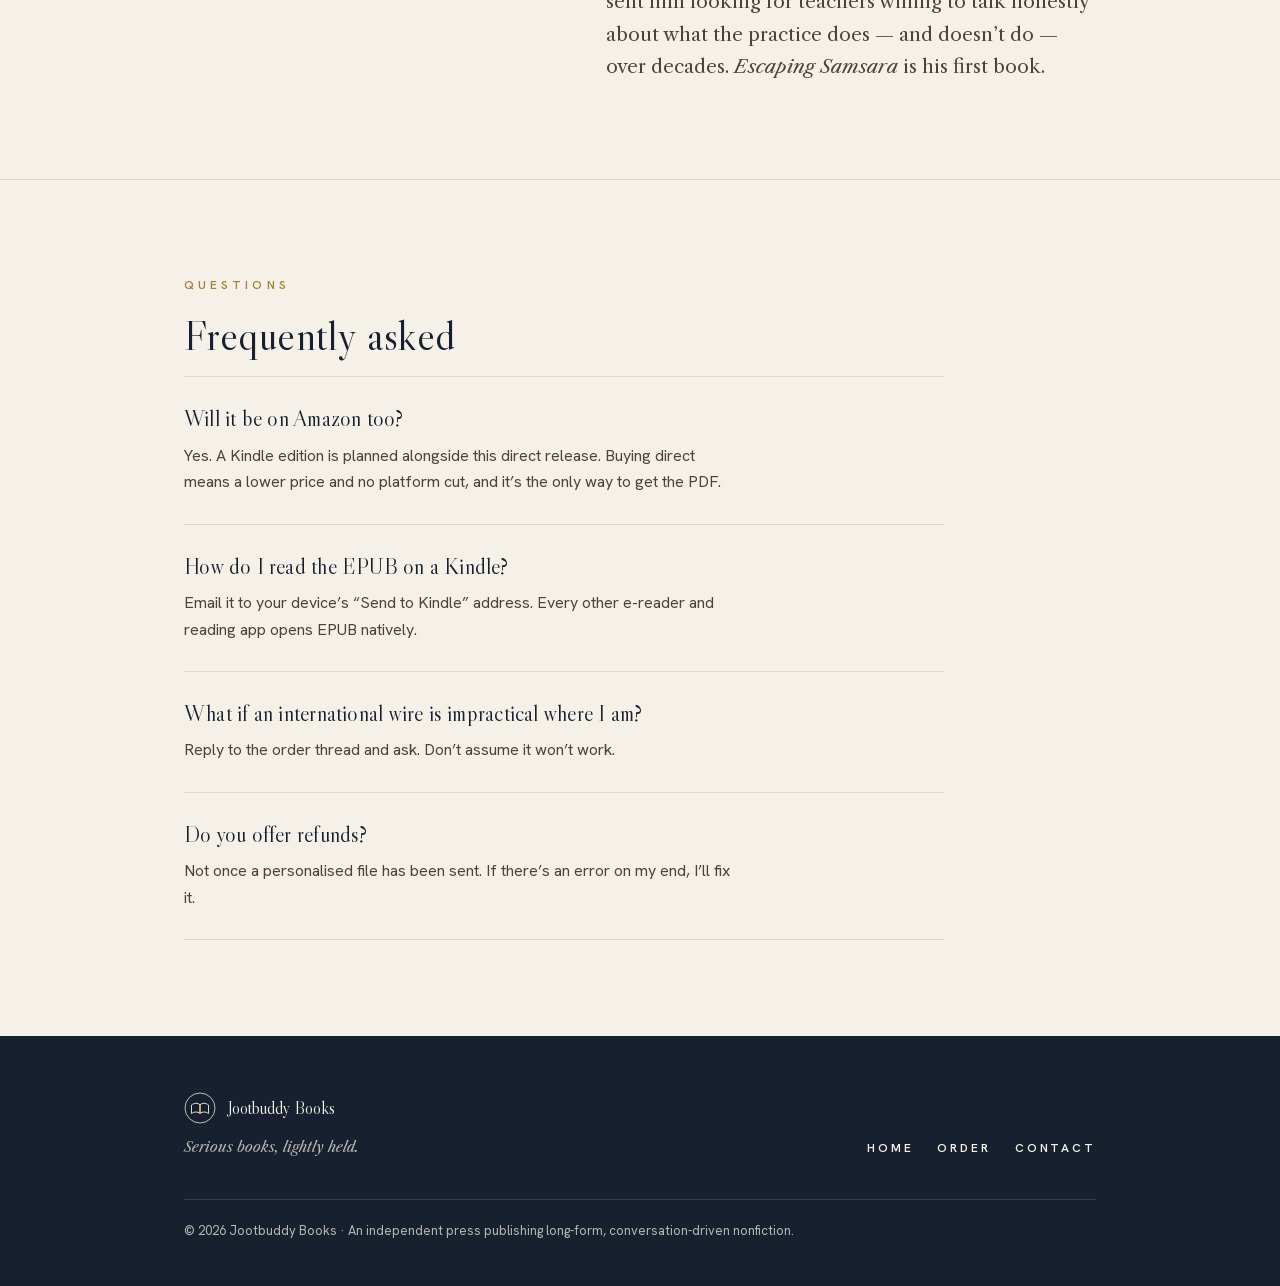
==== commit 24dccd6e: "Add cover image; set og:image, og:url and canonical URLs for jootbuddybooks.com Co-Authored-By: Clau" ====
--- a/escaping-samsara.html
+++ b/escaping-samsara.html
@@ -8,9 +8,11 @@
   <meta property="og:type" content="book">
   <meta property="og:title" content="Escaping Samsara — Conversations with Three Generations of Ashtanga Teachers">
   <meta property="og:description" content="Thirty-one long-form conversations with Ashtanga teachers spanning three generations of the practice. By Nathan Thompson. PDF + EPUB, DRM-free, $18.">
-  <!-- Once the site has a domain, uncomment and use the absolute URL so link previews show the cover:
-  <meta property="og:image" content="https://YOUR-DOMAIN/assets/escaping-samsara-cover.jpg">
-  -->
+  <meta property="og:url" content="https://jootbuddybooks.com/escaping-samsara.html">
+  <meta property="og:image" content="https://jootbuddybooks.com/assets/escaping-samsara-cover.jpg">
+  <meta property="og:image:width" content="1250">
+  <meta property="og:image:height" content="2000">
+  <link rel="canonical" href="https://jootbuddybooks.com/escaping-samsara.html">
   <link rel="icon" href="assets/favicon.svg" type="image/svg+xml">
   <link rel="stylesheet" href="css/styles.css">
 </head>
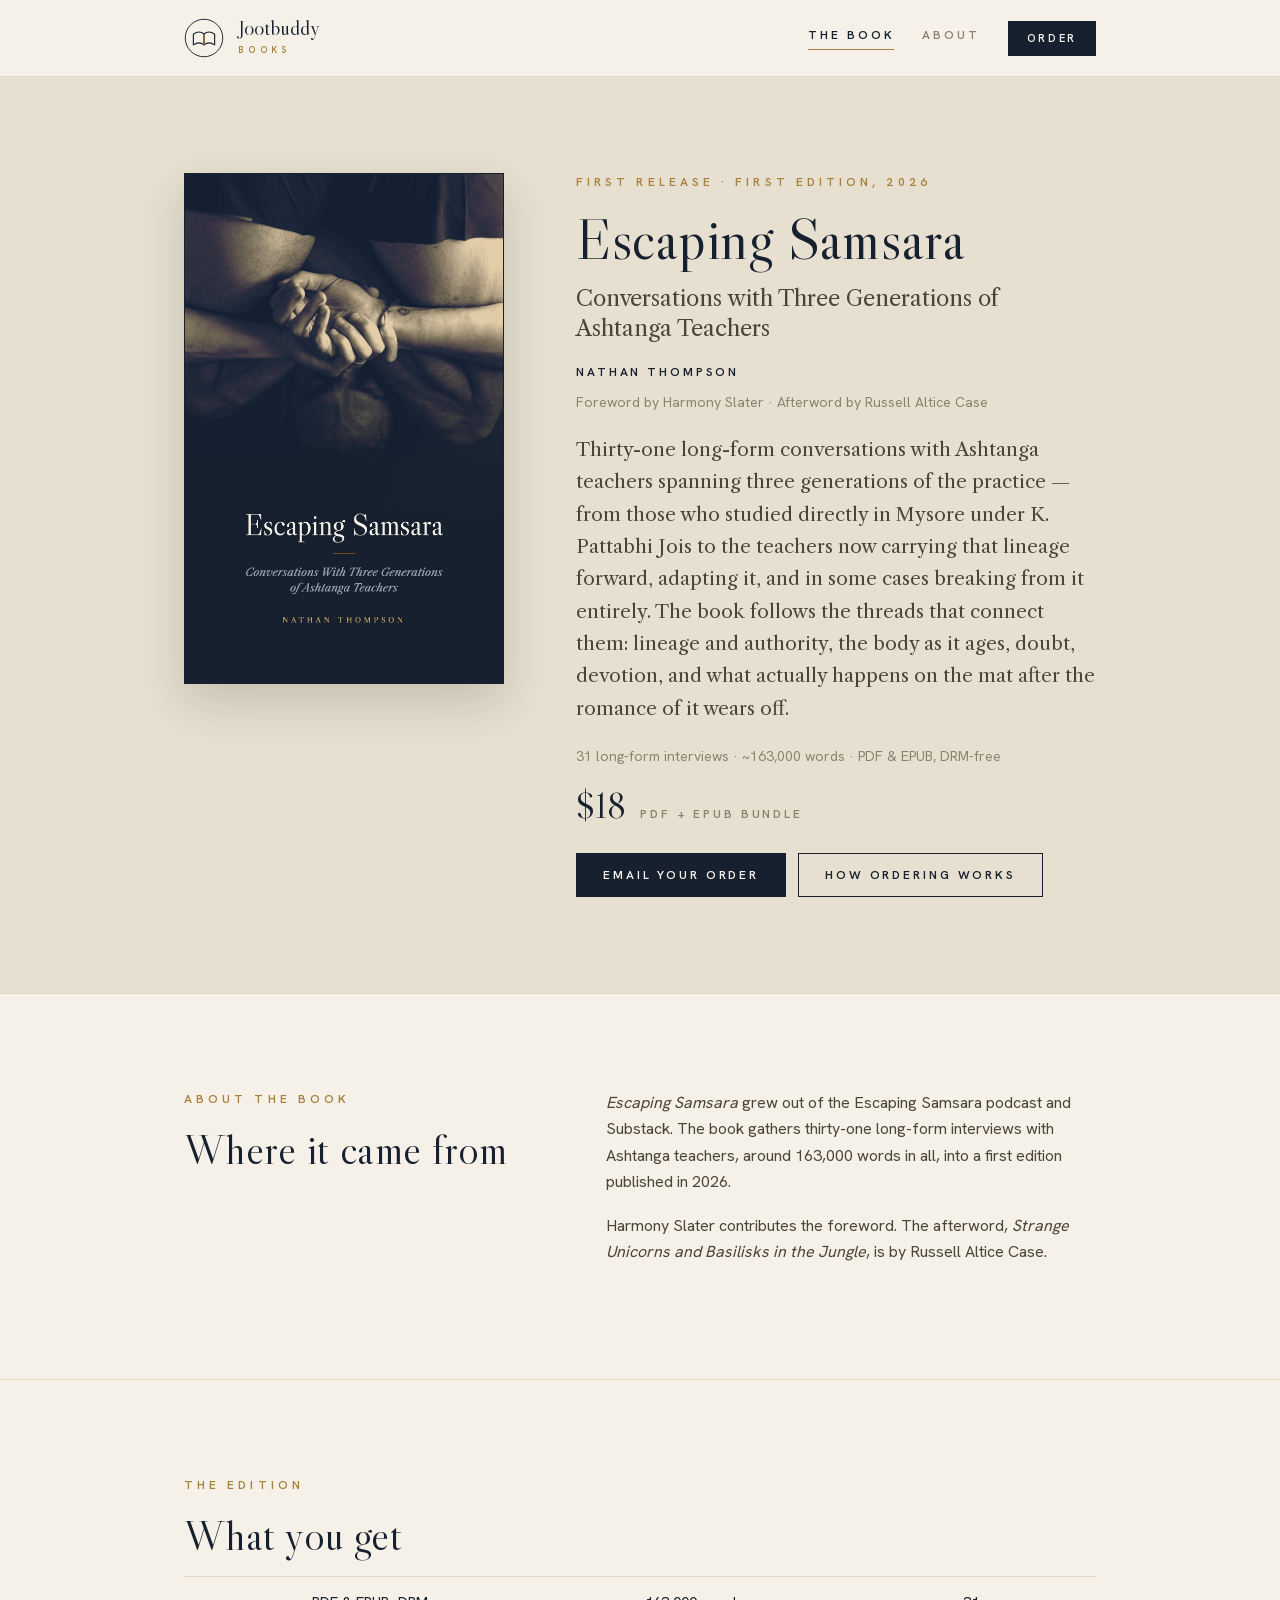
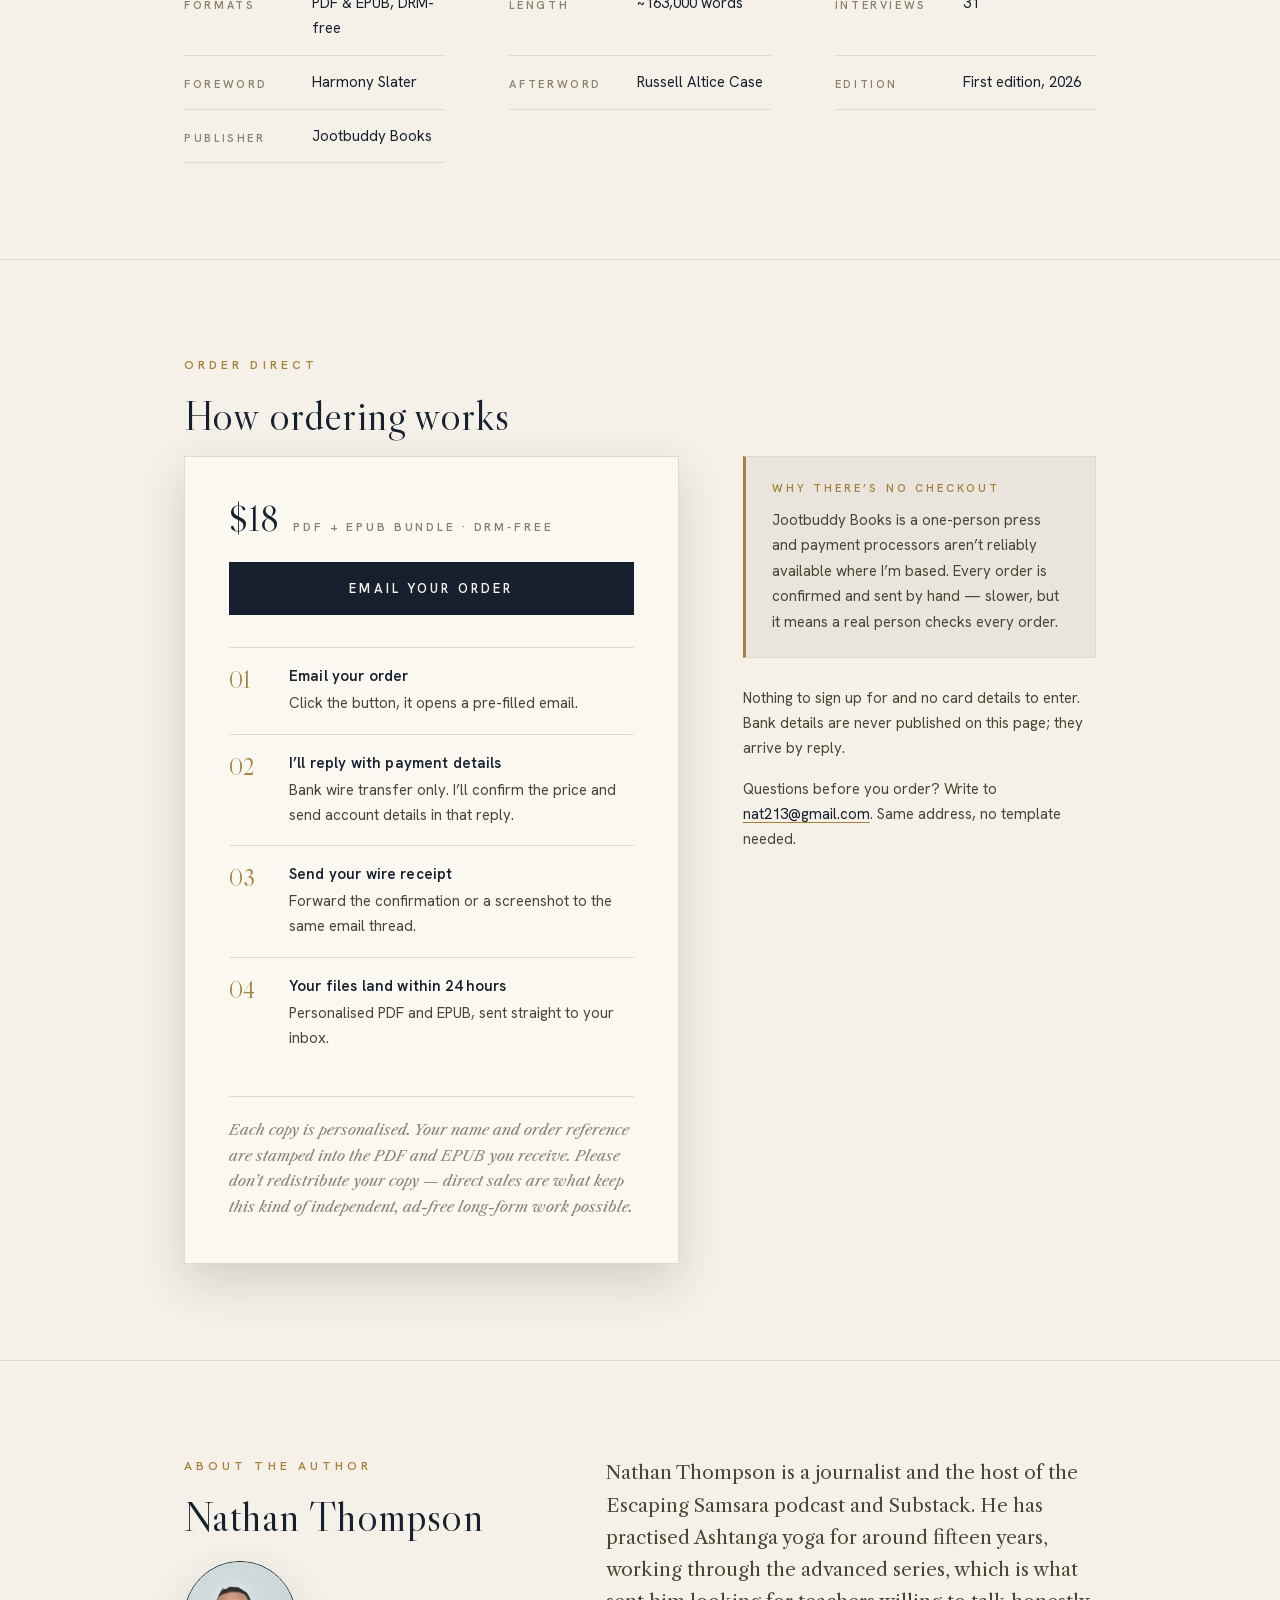
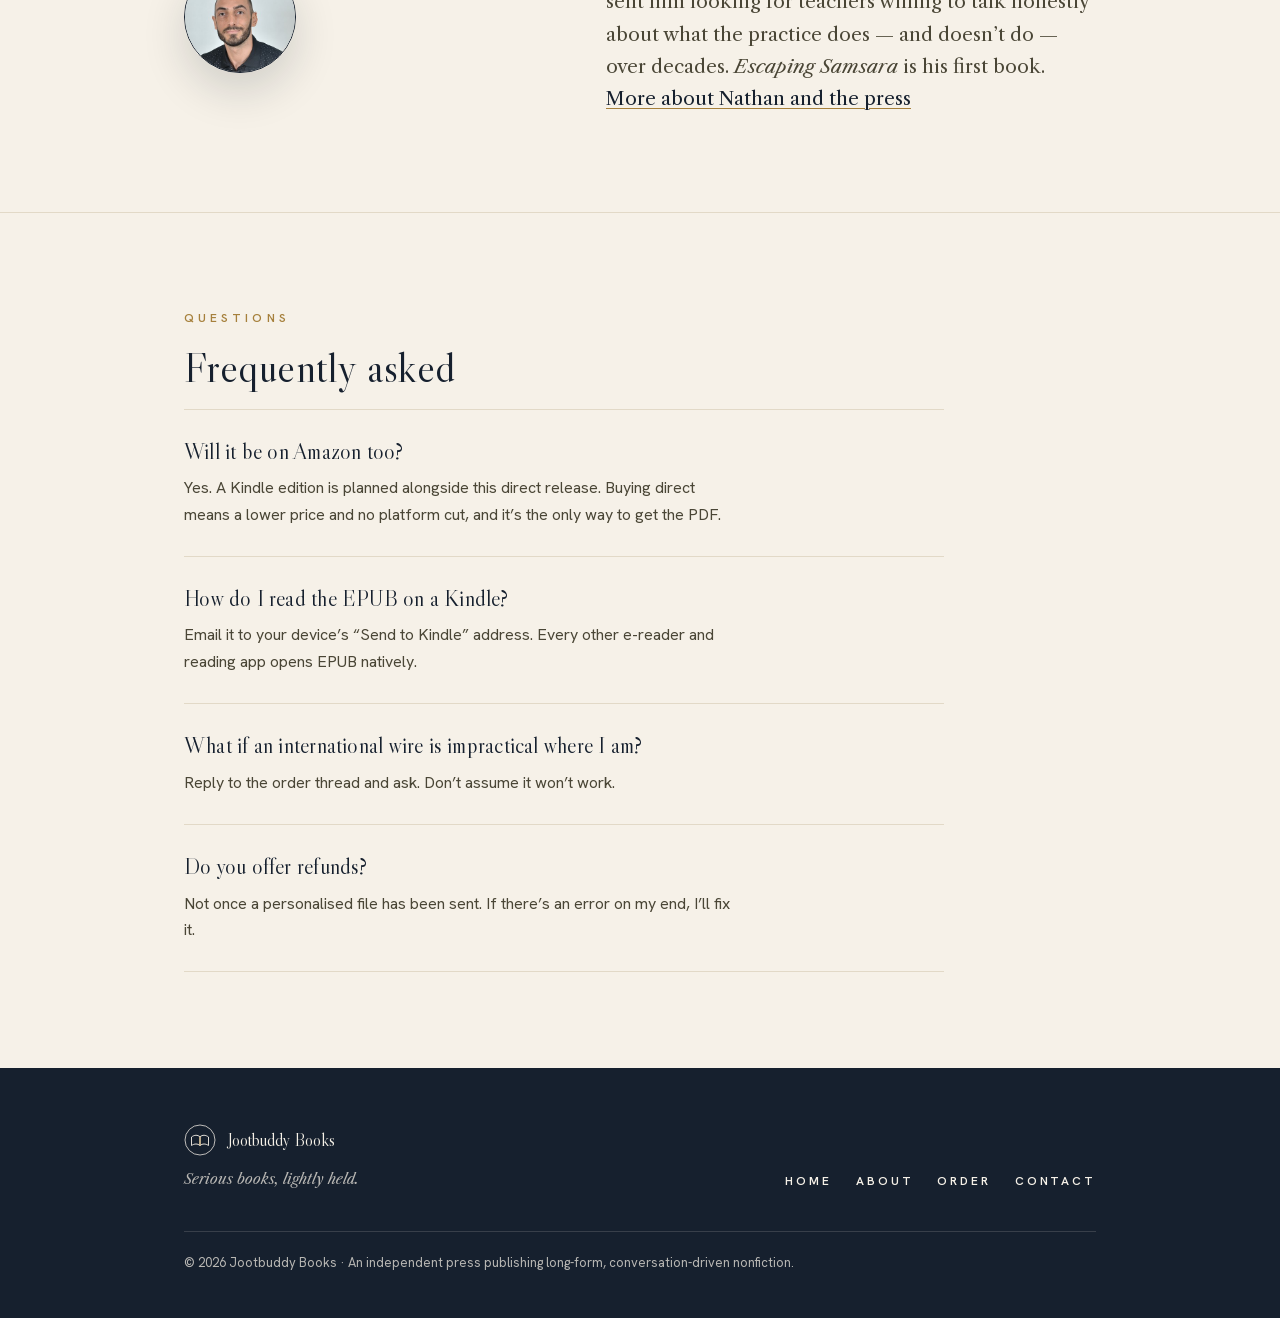
==== commit 834abbf2: "Add About page with headshot; link from home and book page Co-Authored-By: Claude Fable 5.1 <noreply" ====
--- a/escaping-samsara.html
+++ b/escaping-samsara.html
@@ -35,7 +35,7 @@
       </a>
       <nav class="site-nav" aria-label="Site">
         <a href="escaping-samsara.html" aria-current="page">The book</a>
-        <a href="index.html#about">About</a>
+        <a href="about.html">About</a>
         <a class="btn" href="#order">Order</a>
       </nav>
     </div>
@@ -158,8 +158,9 @@
           <div>
             <p class="eyebrow">About the author</p>
             <h2 id="author-title">Nathan Thompson</h2>
-          </div>
-          <p class="lede">Nathan Thompson is a journalist and the host of the Escaping Samsara podcast and Substack. He has practised Ashtanga yoga for around fifteen years, working through the advanced series, which is what sent him looking for teachers willing to talk honestly about what the practice does — and doesn’t do — over decades. <em>Escaping Samsara</em> is his first book.</p>
+            <img class="author-avatar" src="assets/nathan-thompson-avatar.jpg" alt="Nathan Thompson" width="320" height="320">
+          </div>
+          <p class="lede">Nathan Thompson is a journalist and the host of the Escaping Samsara podcast and Substack. He has practised Ashtanga yoga for around fifteen years, working through the advanced series, which is what sent him looking for teachers willing to talk honestly about what the practice does — and doesn’t do — over decades. <em>Escaping Samsara</em> is his first book. <a href="about.html">More about Nathan and the press</a></p>
         </div>
       </div>
     </section>
@@ -207,6 +208,7 @@
       </div>
       <nav class="footer-links" aria-label="Footer">
         <a href="index.html">Home</a>
+        <a href="about.html">About</a>
         <a href="#order">Order</a>
         <a href="mailto:nat213@gmail.com">Contact</a>
       </nav>
--- a/css/styles.css
+++ b/css/styles.css
@@ -647,3 +647,15 @@
   html { scroll-behavior: auto; }
   *, *::before, *::after { transition: none !important; }
 }
+
+
+/* ---------- About: portrait ---------- */
+/* Portrait takes the same frame as the book cover — ink hairline, card shadow. */
+.portrait { margin: 28px 0 0; max-width: 300px; }
+.portrait img { width: 100%; aspect-ratio: 4 / 5; object-fit: cover; border: 1px solid var(--ink); box-shadow: var(--shadow-card); }
+.portrait figcaption { margin-top: 12px; font-size: 12px; letter-spacing: var(--tracking-label); text-transform: uppercase; font-weight: 600; color: var(--ink); }
+.portrait figcaption span { display: block; margin-top: 3px; font-weight: 500; color: var(--muted); }
+.about-opening { font-family: var(--font-serif); font-size: 1.1875rem; line-height: 1.7; color: var(--ink); }
+.about-contact { margin-top: 1.6em; padding-top: 18px; border-top: 1px solid var(--rule); color: var(--muted); font-size: 15px; }
+.author-avatar { width: 112px; height: 112px; border-radius: 50%; object-fit: cover; border: 1px solid var(--ink); box-shadow: var(--shadow-card); margin-top: 22px; }
+@media (max-width: 720px) { .portrait { max-width: 240px; } }
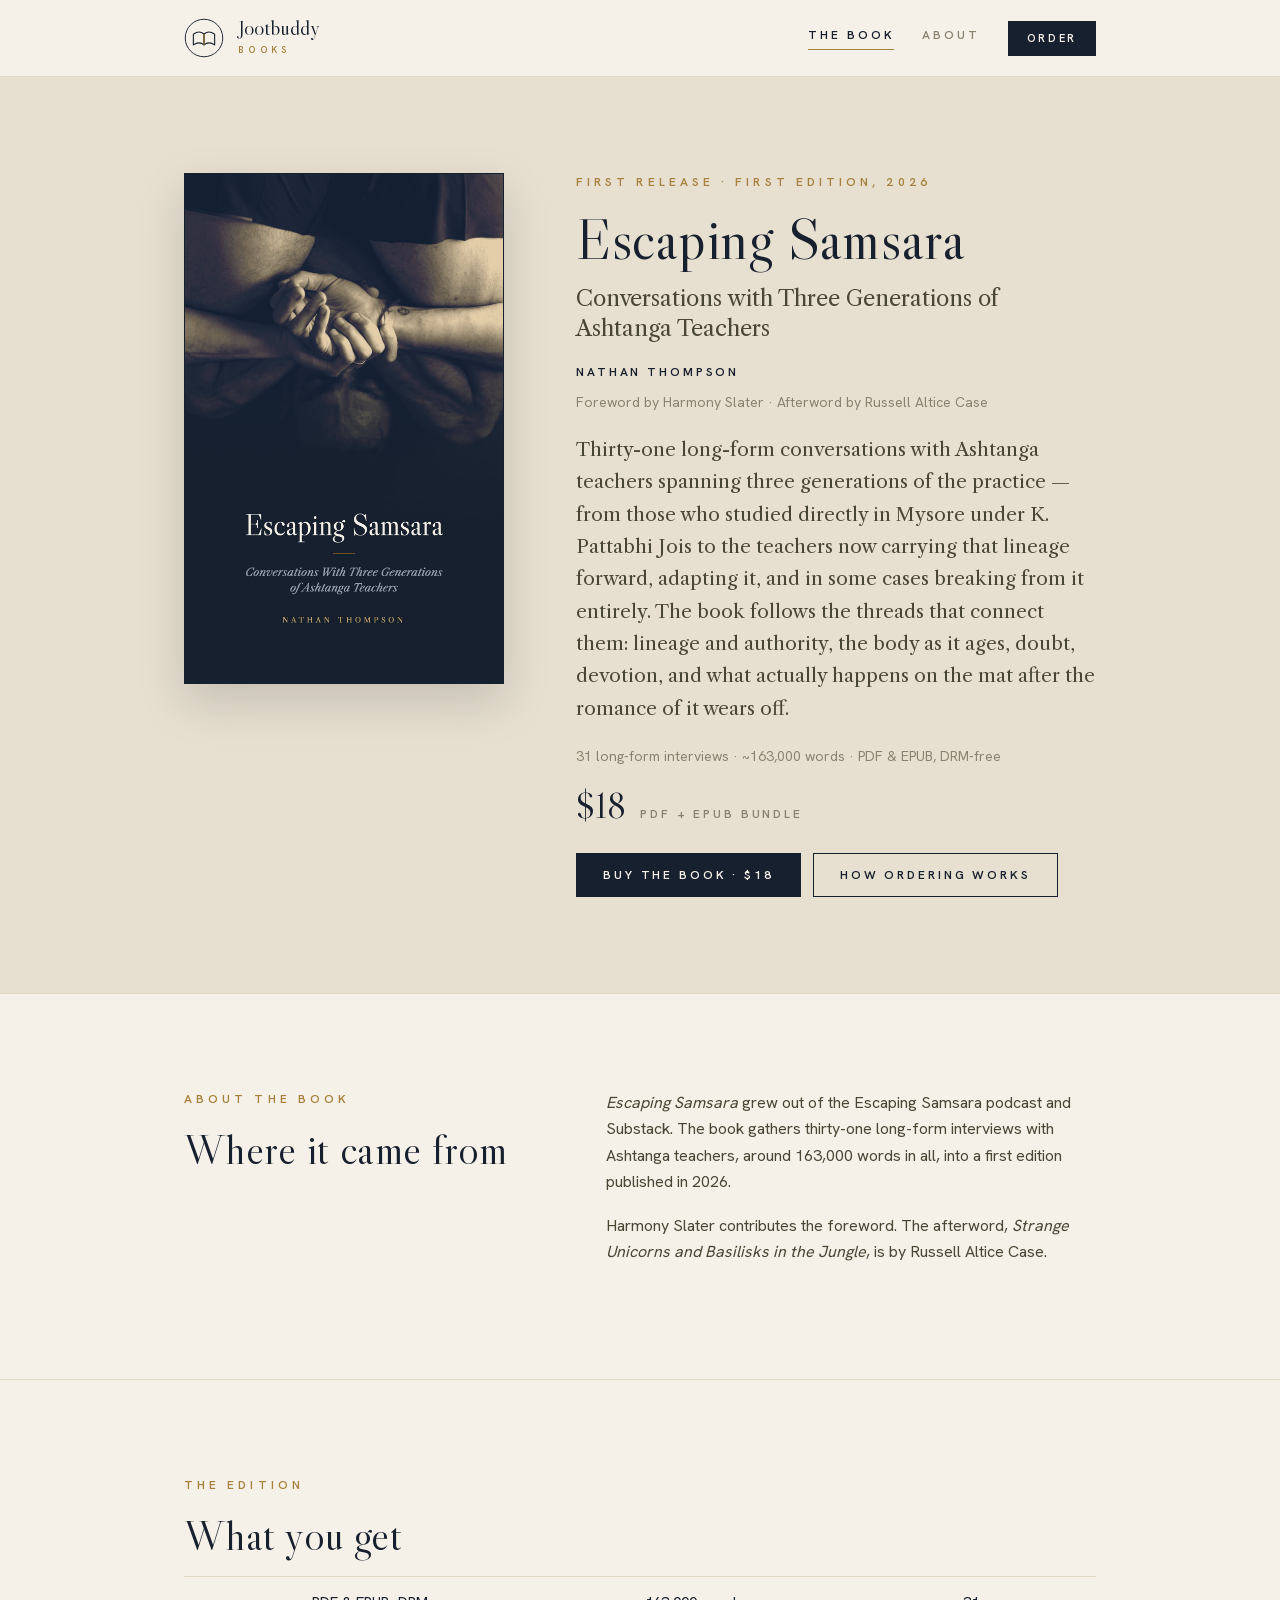
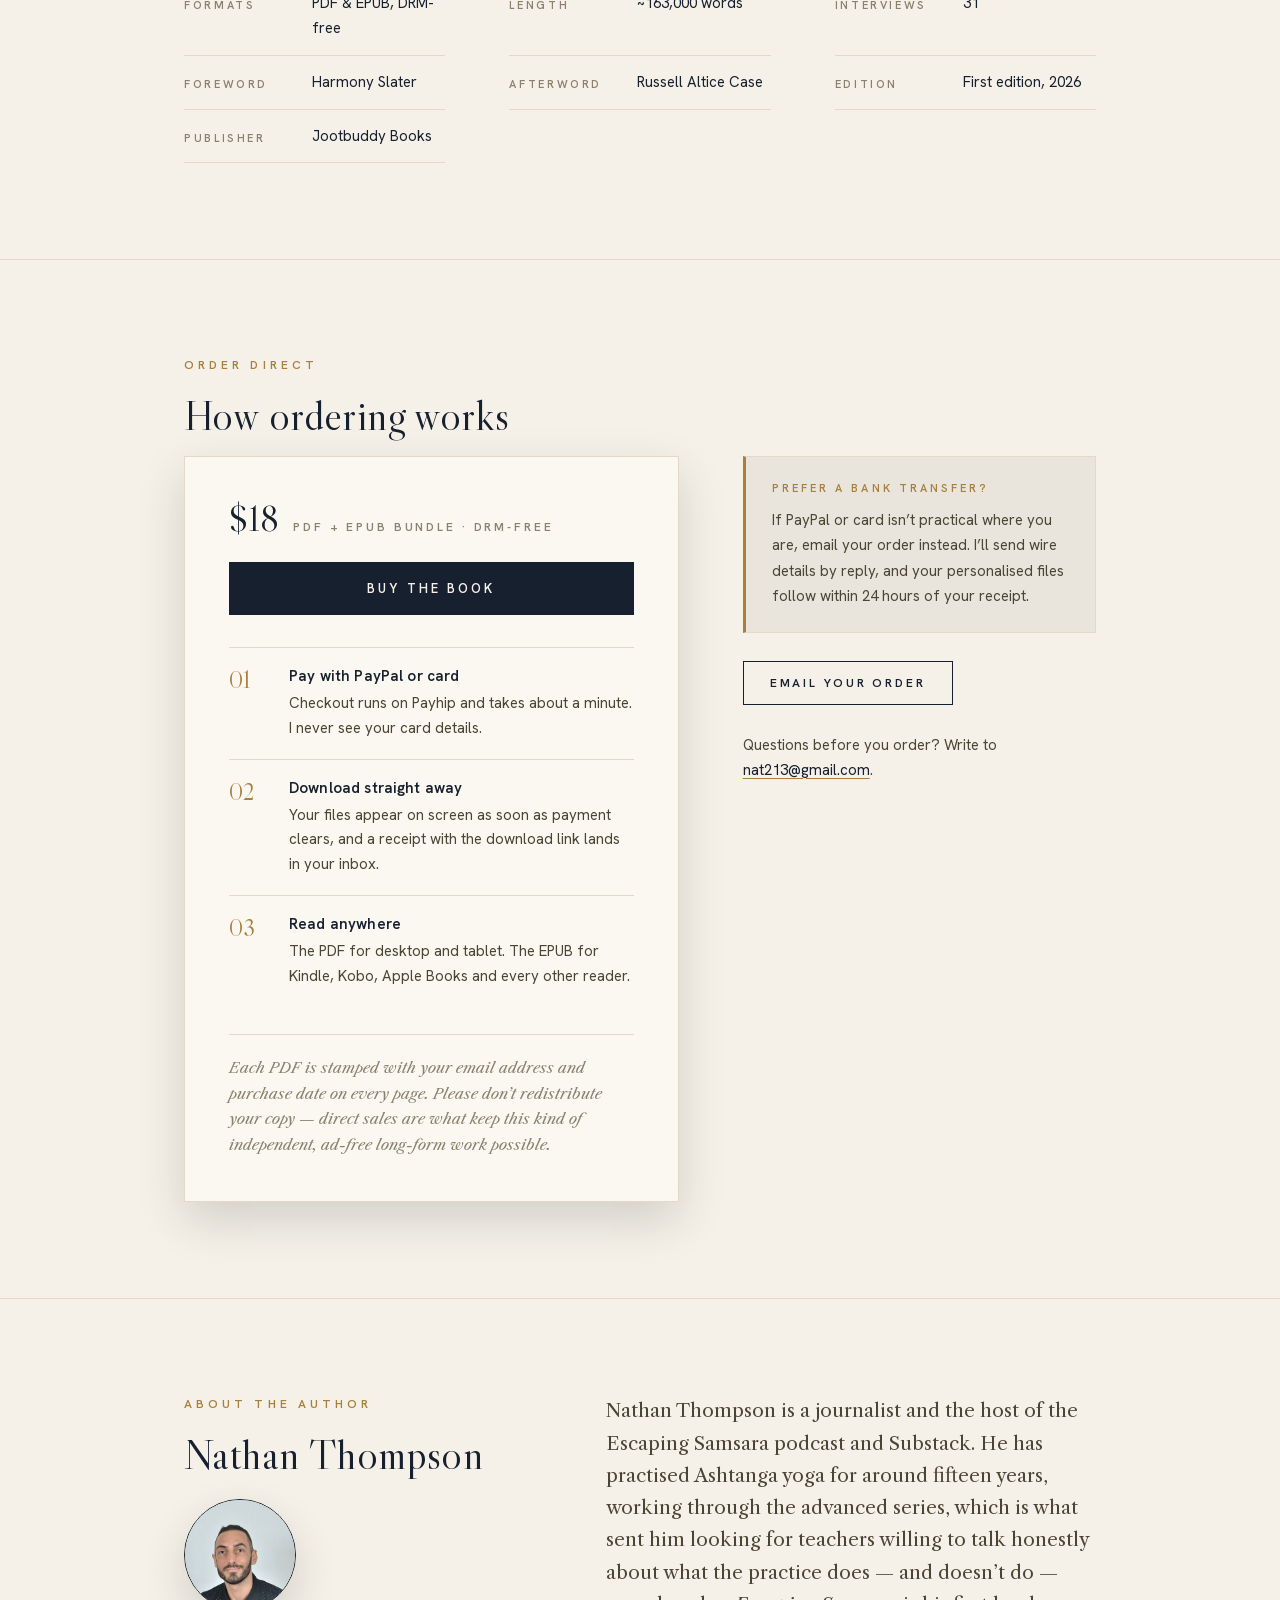
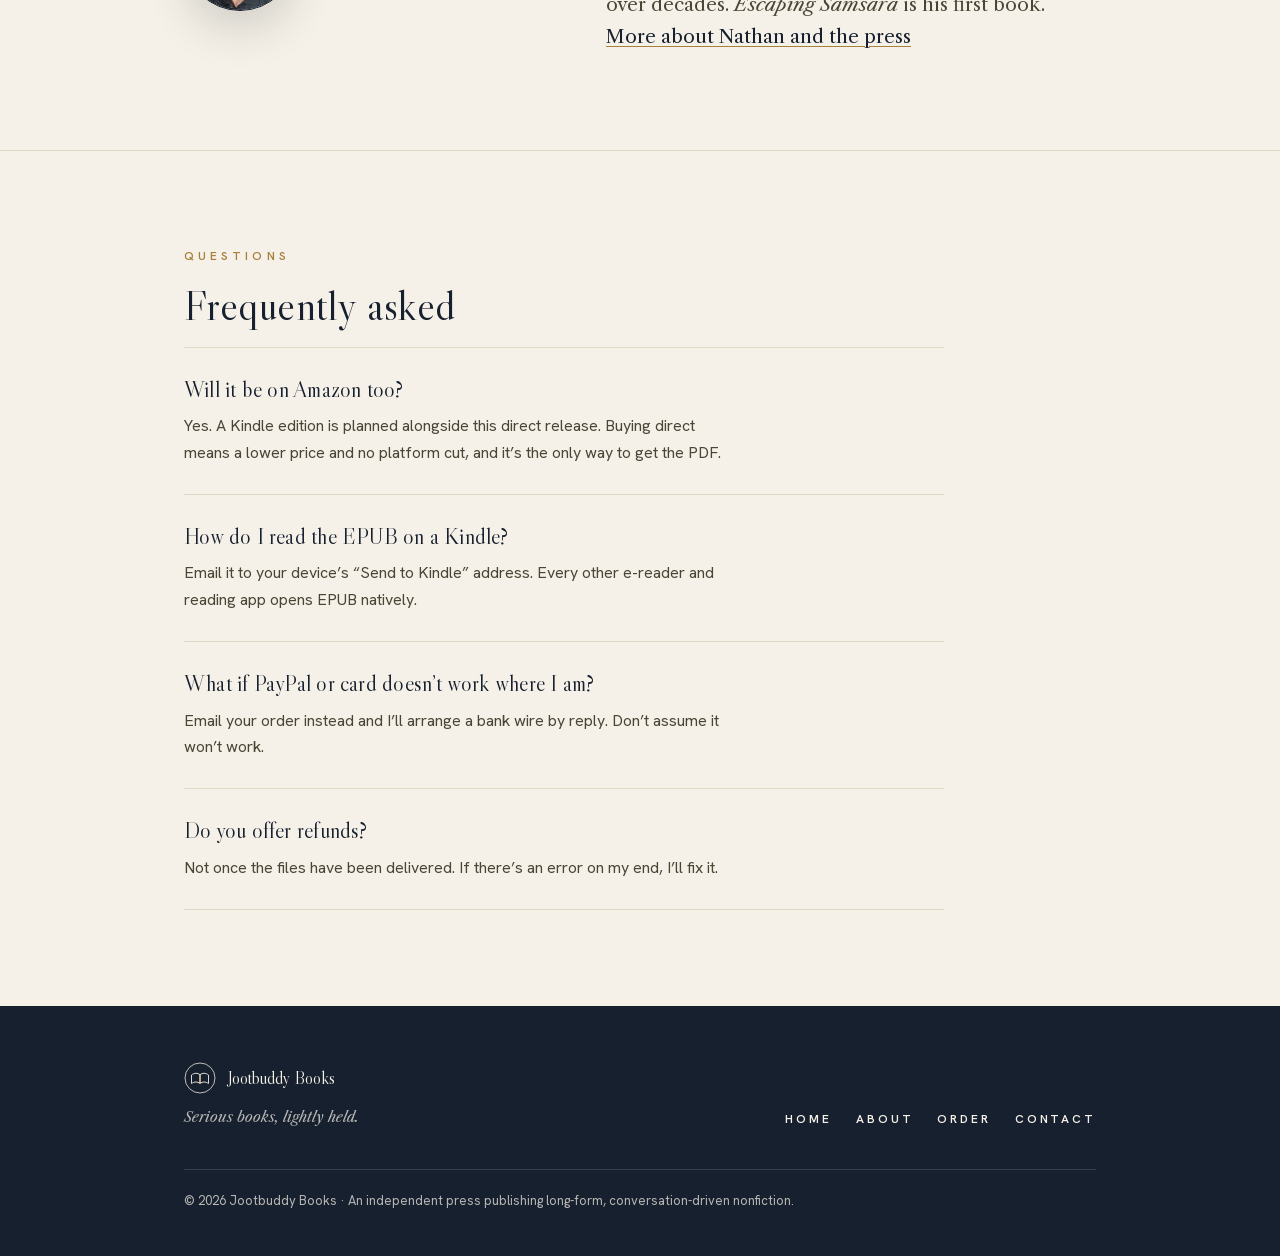
==== commit 1bddda99: "Switch ordering to Payhip checkout (PayPal/card); keep email order as wire-transfer fallback Co-Auth" ====
--- a/escaping-samsara.html
+++ b/escaping-samsara.html
@@ -61,7 +61,7 @@
             <span class="price-note">PDF + EPUB bundle</span>
           </div>
           <div class="actions">
-            <a class="btn" href="mailto:nat213@gmail.com?subject=Escaping%20Samsara%20%E2%80%94%20Order%20Request&amp;body=Hi%20Nathan%2C%0D%0A%0D%0AI%27d%20like%20to%20order%20Escaping%20Samsara%20%28PDF%20%2B%20EPUB%2C%20%2418%29.%0D%0A%0D%0AName%20for%20my%20personalised%20copy%3A%0D%0APreferred%20format%28s%29%20%28PDF%20%2F%20EPUB%20%2F%20both%29%3A%0D%0ACountry%20%28for%20wire%29%3A%0D%0A%0D%0AThanks%21">Email your order</a>
+            <a class="btn" href="https://payhip.com/buy?link=o2fUv">Buy the book · $18</a>
             <a class="btn btn-ghost" href="#order">How ordering works</a>
           </div>
         </div>
@@ -109,43 +109,39 @@
               <span class="price">$18</span>
               <span class="price-note">PDF + EPUB bundle · DRM-free</span>
             </div>
-            <a class="btn btn-lg" href="mailto:nat213@gmail.com?subject=Escaping%20Samsara%20%E2%80%94%20Order%20Request&amp;body=Hi%20Nathan%2C%0D%0A%0D%0AI%27d%20like%20to%20order%20Escaping%20Samsara%20%28PDF%20%2B%20EPUB%2C%20%2418%29.%0D%0A%0D%0AName%20for%20my%20personalised%20copy%3A%0D%0APreferred%20format%28s%29%20%28PDF%20%2F%20EPUB%20%2F%20both%29%3A%0D%0ACountry%20%28for%20wire%29%3A%0D%0A%0D%0AThanks%21">Email your order</a>
+            <a class="btn btn-lg" href="https://payhip.com/buy?link=o2fUv">Buy the book</a>
             <ol class="steps">
               <li>
                 <div>
-                  <h3>Email your order</h3>
-                  <p>Click the button, it opens a pre-filled email.</p>
+                  <h3>Pay with PayPal or card</h3>
+                  <p>Checkout runs on Payhip and takes about a minute. I never see your card details.</p>
                 </div>
               </li>
               <li>
                 <div>
-                  <h3>I’ll reply with payment details</h3>
-                  <p>Bank wire transfer only. I’ll confirm the price and send account details in that reply.</p>
+                  <h3>Download straight away</h3>
+                  <p>Your files appear on screen as soon as payment clears, and a receipt with the download link lands in your inbox.</p>
                 </div>
               </li>
               <li>
                 <div>
-                  <h3>Send your wire receipt</h3>
-                  <p>Forward the confirmation or a screenshot to the same email thread.</p>
-                </div>
-              </li>
-              <li>
-                <div>
-                  <h3>Your files land within 24 hours</h3>
-                  <p>Personalised PDF and EPUB, sent straight to your inbox.</p>
+                  <h3>Read anywhere</h3>
+                  <p>The PDF for desktop and tablet. The EPUB for Kindle, Kobo, Apple Books and every other reader.</p>
                 </div>
               </li>
             </ol>
-            <p class="note">Each copy is personalised. Your name and order reference are stamped into the PDF and EPUB you receive. Please don’t redistribute your copy — direct sales are what keep this kind of independent, ad-free long-form work possible.</p>
-          </div>
-          <aside class="order-aside" aria-label="About ordering">
+            <p class="note">Each PDF is stamped with your email address and purchase date on every page. Please don’t redistribute your copy — direct sales are what keep this kind of independent, ad-free long-form work possible.</p>
+          </div>
+          <aside class="order-aside" aria-label="Other ways to order">
             <div class="callout">
-              <p class="eyebrow">Why there’s no checkout</p>
-              <p>Jootbuddy Books is a one-person press and payment processors aren’t reliably available where I’m based. Every order is confirmed and sent by hand — slower, but it means a real person checks every order.</p>
+              <p class="eyebrow">Prefer a bank transfer?</p>
+              <p>If PayPal or card isn’t practical where you are, email your order instead. I’ll send wire details by reply, and your personalised files follow within 24 hours of your receipt.</p>
+            </div>
+            <div class="actions">
+              <a class="btn btn-ghost" href="mailto:nat213@gmail.com?subject=Escaping%20Samsara%20%E2%80%94%20Order%20Request&amp;body=Hi%20Nathan%2C%0D%0A%0D%0AI%27d%20like%20to%20order%20Escaping%20Samsara%20%28PDF%20%2B%20EPUB%2C%20%2418%29.%0D%0A%0D%0AName%20for%20my%20personalised%20copy%3A%0D%0APreferred%20format%28s%29%20%28PDF%20%2F%20EPUB%20%2F%20both%29%3A%0D%0ACountry%20%28for%20wire%29%3A%0D%0A%0D%0AThanks%21">Email your order</a>
             </div>
             <div class="prose">
-              <p>Nothing to sign up for and no card details to enter. Bank details are never published on this page; they arrive by reply.</p>
-              <p>Questions before you order? Write to <a href="mailto:nat213@gmail.com">nat213@gmail.com</a>. Same address, no template needed.</p>
+              <p>Questions before you order? Write to <a href="mailto:nat213@gmail.com">nat213@gmail.com</a>.</p>
             </div>
           </aside>
         </div>
@@ -179,12 +175,12 @@
             <p>Email it to your device’s “Send to Kindle” address. Every other e-reader and reading app opens EPUB natively.</p>
           </div>
           <div class="faq-item">
-            <h3>What if an international wire is impractical where I am?</h3>
-            <p>Reply to the order thread and ask. Don’t assume it won’t work.</p>
+            <h3>What if PayPal or card doesn’t work where I am?</h3>
+            <p>Email your order instead and I’ll arrange a bank wire by reply. Don’t assume it won’t work.</p>
           </div>
           <div class="faq-item">
             <h3>Do you offer refunds?</h3>
-            <p>Not once a personalised file has been sent. If there’s an error on my end, I’ll fix it.</p>
+            <p>Not once the files have been delivered. If there’s an error on my end, I’ll fix it.</p>
           </div>
         </div>
       </div>
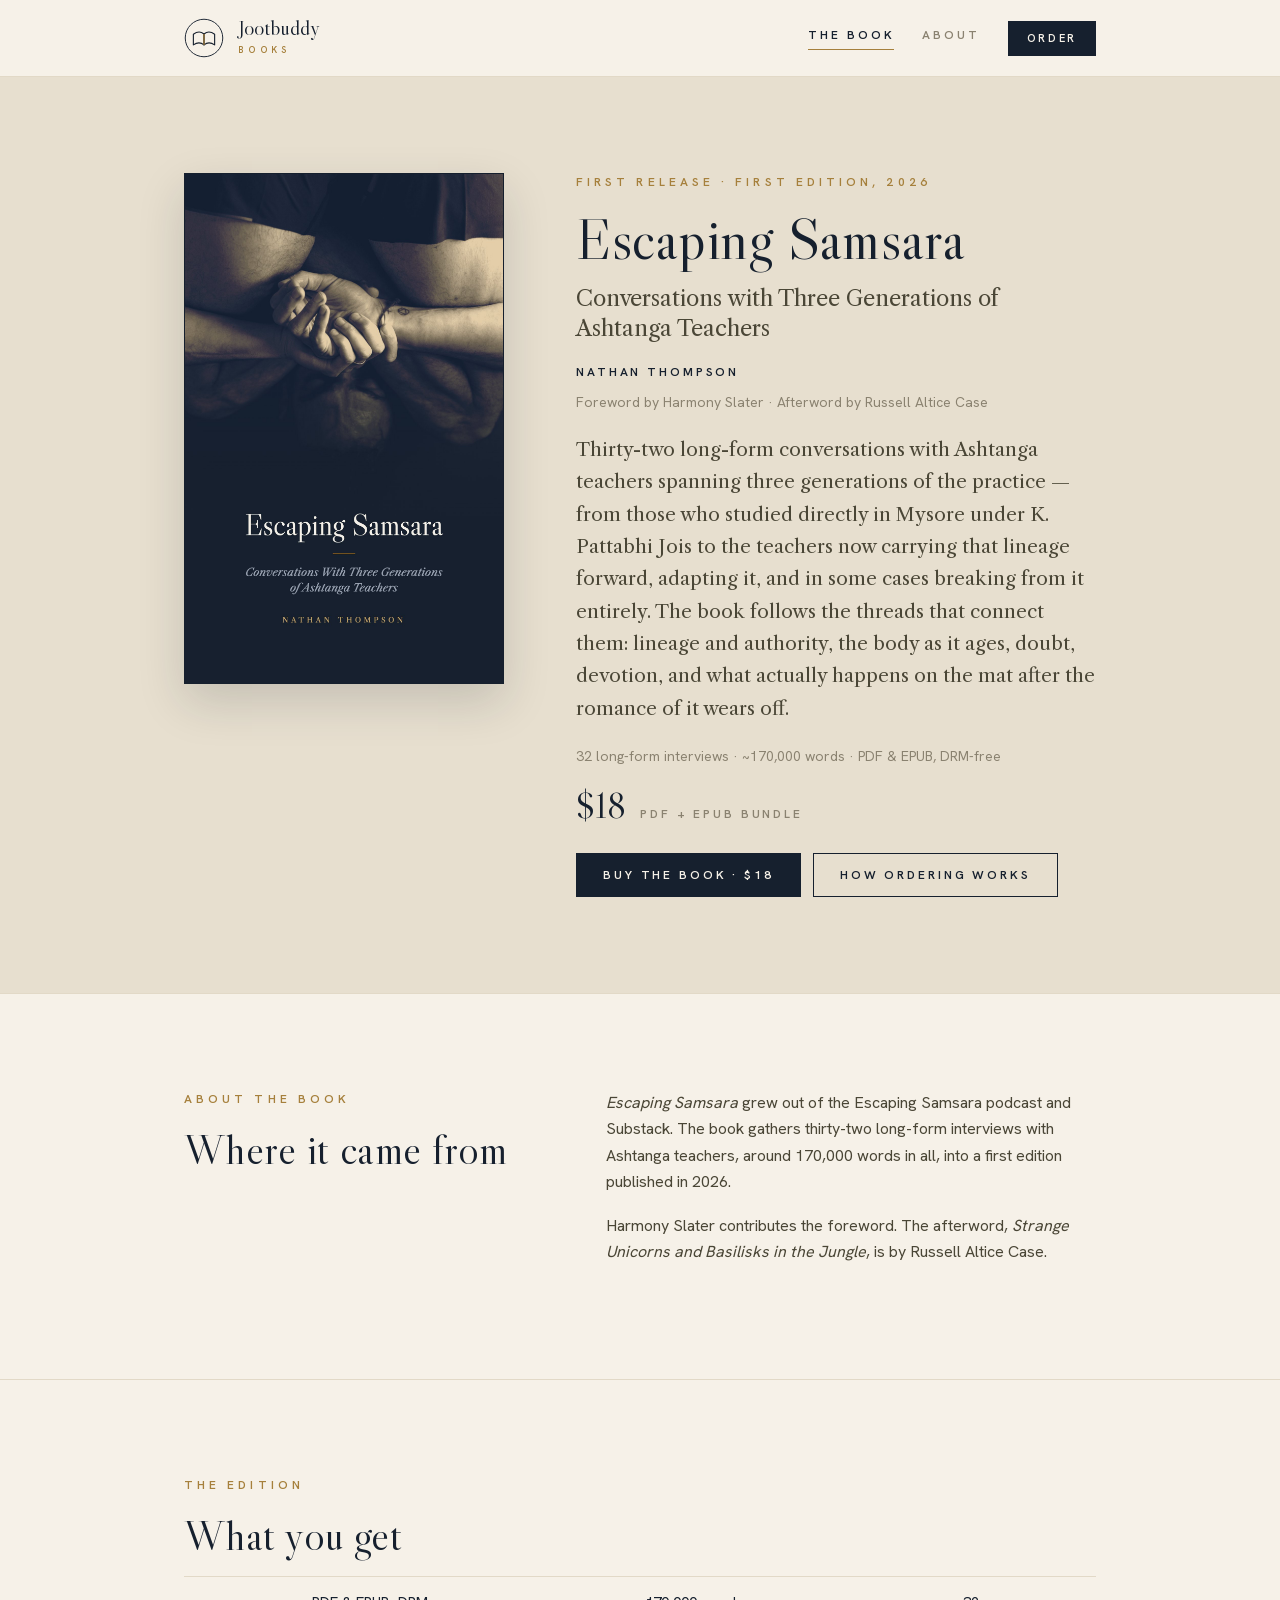
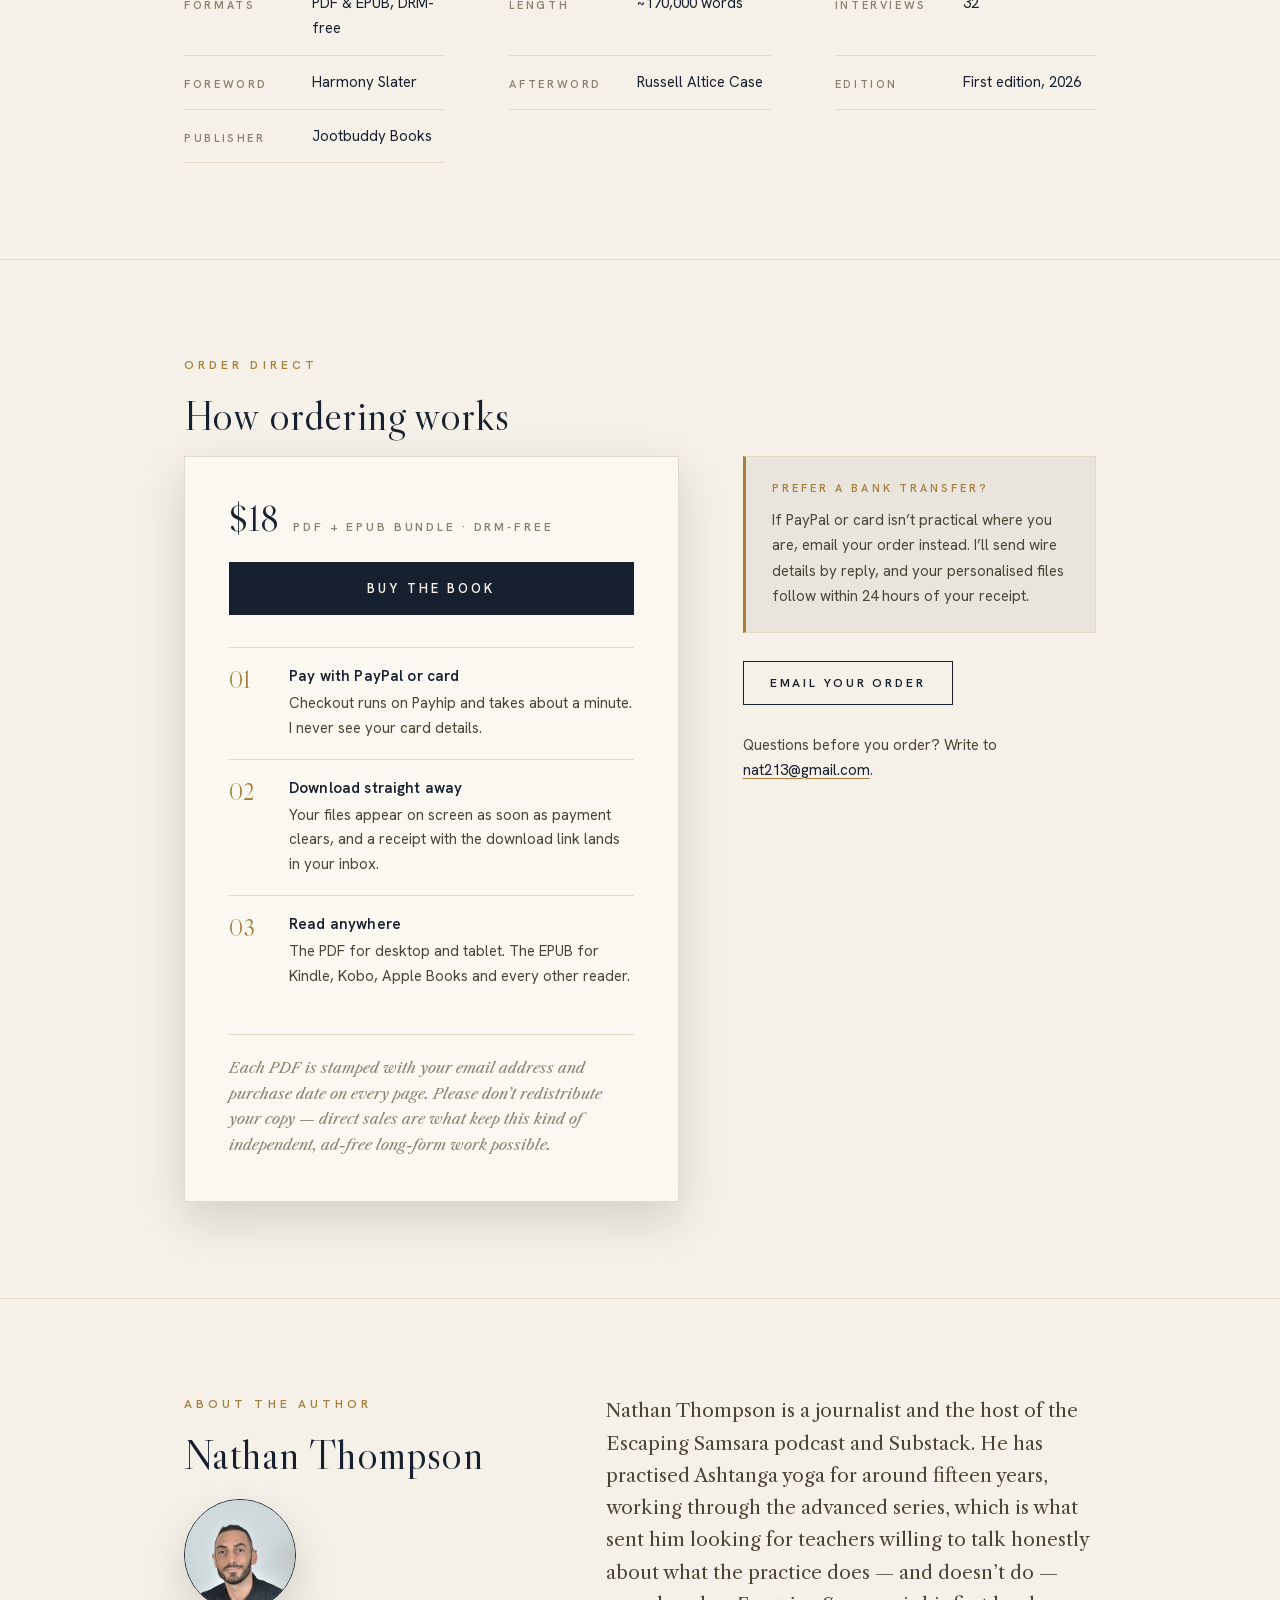
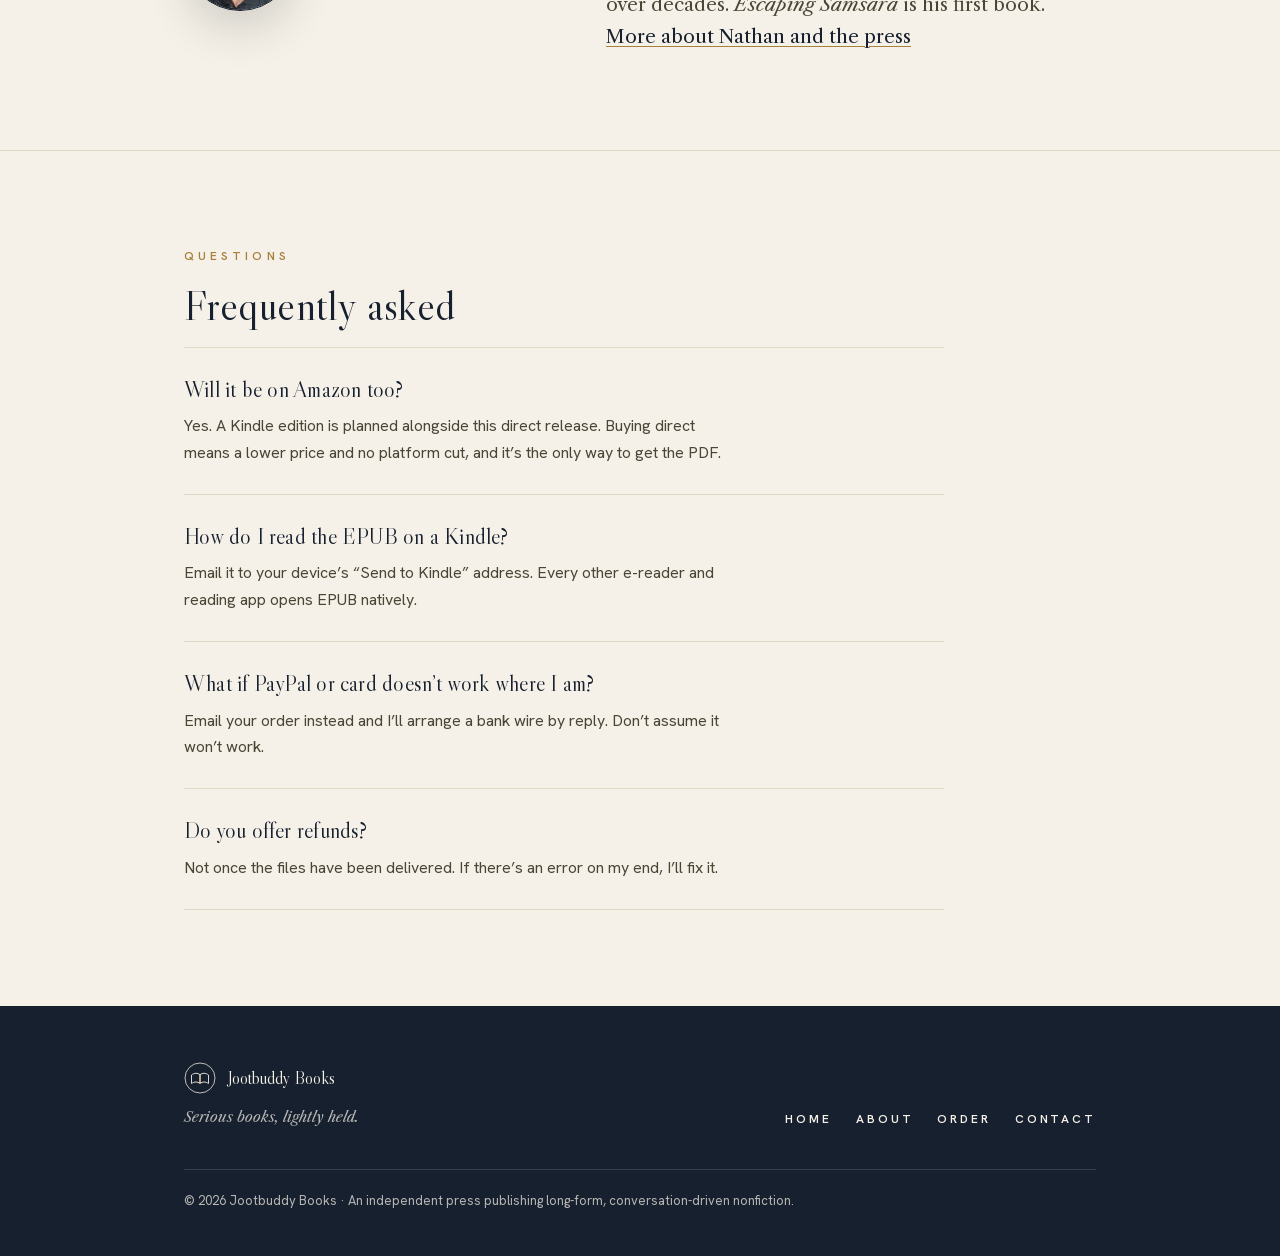
==== commit 8b031714: "Correct book figures to 32 interviews and ~170,000 words Co-Authored-By: Claude Opus 5 <noreply@anth" ====
--- a/escaping-samsara.html
+++ b/escaping-samsara.html
@@ -4,10 +4,10 @@
   <meta charset="utf-8">
   <meta name="viewport" content="width=device-width, initial-scale=1">
   <title>Escaping Samsara — Jootbuddy Books</title>
-  <meta name="description" content="Escaping Samsara: Conversations with Three Generations of Ashtanga Teachers, by Nathan Thompson. Thirty-one long-form interviews. PDF and EPUB, DRM-free, $18, sold direct.">
+  <meta name="description" content="Escaping Samsara: Conversations with Three Generations of Ashtanga Teachers, by Nathan Thompson. Thirty-two long-form interviews. PDF and EPUB, DRM-free, $18, sold direct.">
   <meta property="og:type" content="book">
   <meta property="og:title" content="Escaping Samsara — Conversations with Three Generations of Ashtanga Teachers">
-  <meta property="og:description" content="Thirty-one long-form conversations with Ashtanga teachers spanning three generations of the practice. By Nathan Thompson. PDF + EPUB, DRM-free, $18.">
+  <meta property="og:description" content="Thirty-two long-form conversations with Ashtanga teachers spanning three generations of the practice. By Nathan Thompson. PDF + EPUB, DRM-free, $18.">
   <meta property="og:url" content="https://jootbuddybooks.com/escaping-samsara.html">
   <meta property="og:image" content="https://jootbuddybooks.com/assets/escaping-samsara-cover.jpg">
   <meta property="og:image:width" content="1250">
@@ -54,8 +54,8 @@
           <p class="book-subtitle">Conversations with Three Generations of Ashtanga Teachers</p>
           <p class="book-author">Nathan Thompson</p>
           <p class="meta-line">Foreword by Harmony Slater · Afterword by Russell Altice Case</p>
-          <p class="lede">Thirty-one long-form conversations with Ashtanga teachers spanning three generations of the practice — from those who studied directly in Mysore under K. Pattabhi Jois to the teachers now carrying that lineage forward, adapting it, and in some cases breaking from it entirely. The book follows the threads that connect them: lineage and authority, the body as it ages, doubt, devotion, and what actually happens on the mat after the romance of it wears off.</p>
-          <p class="meta-line">31 long-form interviews · ~163,000 words · PDF &amp; EPUB, DRM-free</p>
+          <p class="lede">Thirty-two long-form conversations with Ashtanga teachers spanning three generations of the practice — from those who studied directly in Mysore under K. Pattabhi Jois to the teachers now carrying that lineage forward, adapting it, and in some cases breaking from it entirely. The book follows the threads that connect them: lineage and authority, the body as it ages, doubt, devotion, and what actually happens on the mat after the romance of it wears off.</p>
+          <p class="meta-line">32 long-form interviews · ~170,000 words · PDF &amp; EPUB, DRM-free</p>
           <div class="price-row">
             <span class="price">$18</span>
             <span class="price-note">PDF + EPUB bundle</span>
@@ -76,7 +76,7 @@
             <h2 id="about-book-title">Where it came from</h2>
           </div>
           <div class="prose">
-            <p><em>Escaping Samsara</em> grew out of the Escaping Samsara podcast and Substack. The book gathers thirty-one long-form interviews with Ashtanga teachers, around 163,000 words in all, into a first edition published in 2026.</p>
+            <p><em>Escaping Samsara</em> grew out of the Escaping Samsara podcast and Substack. The book gathers thirty-two long-form interviews with Ashtanga teachers, around 170,000 words in all, into a first edition published in 2026.</p>
             <p>Harmony Slater contributes the foreword. The afterword, <em>Strange Unicorns and Basilisks in the Jungle</em>, is by Russell Altice Case.</p>
           </div>
         </div>
@@ -89,8 +89,8 @@
         <h2 id="spec-title">What you get</h2>
         <dl class="spec">
           <div><dt>Formats</dt><dd>PDF &amp; EPUB, DRM-free</dd></div>
-          <div><dt>Length</dt><dd>~163,000 words</dd></div>
-          <div><dt>Interviews</dt><dd>31</dd></div>
+          <div><dt>Length</dt><dd>~170,000 words</dd></div>
+          <div><dt>Interviews</dt><dd>32</dd></div>
           <div><dt>Foreword</dt><dd>Harmony Slater</dd></div>
           <div><dt>Afterword</dt><dd>Russell Altice Case</dd></div>
           <div><dt>Edition</dt><dd>First edition, 2026</dd></div>
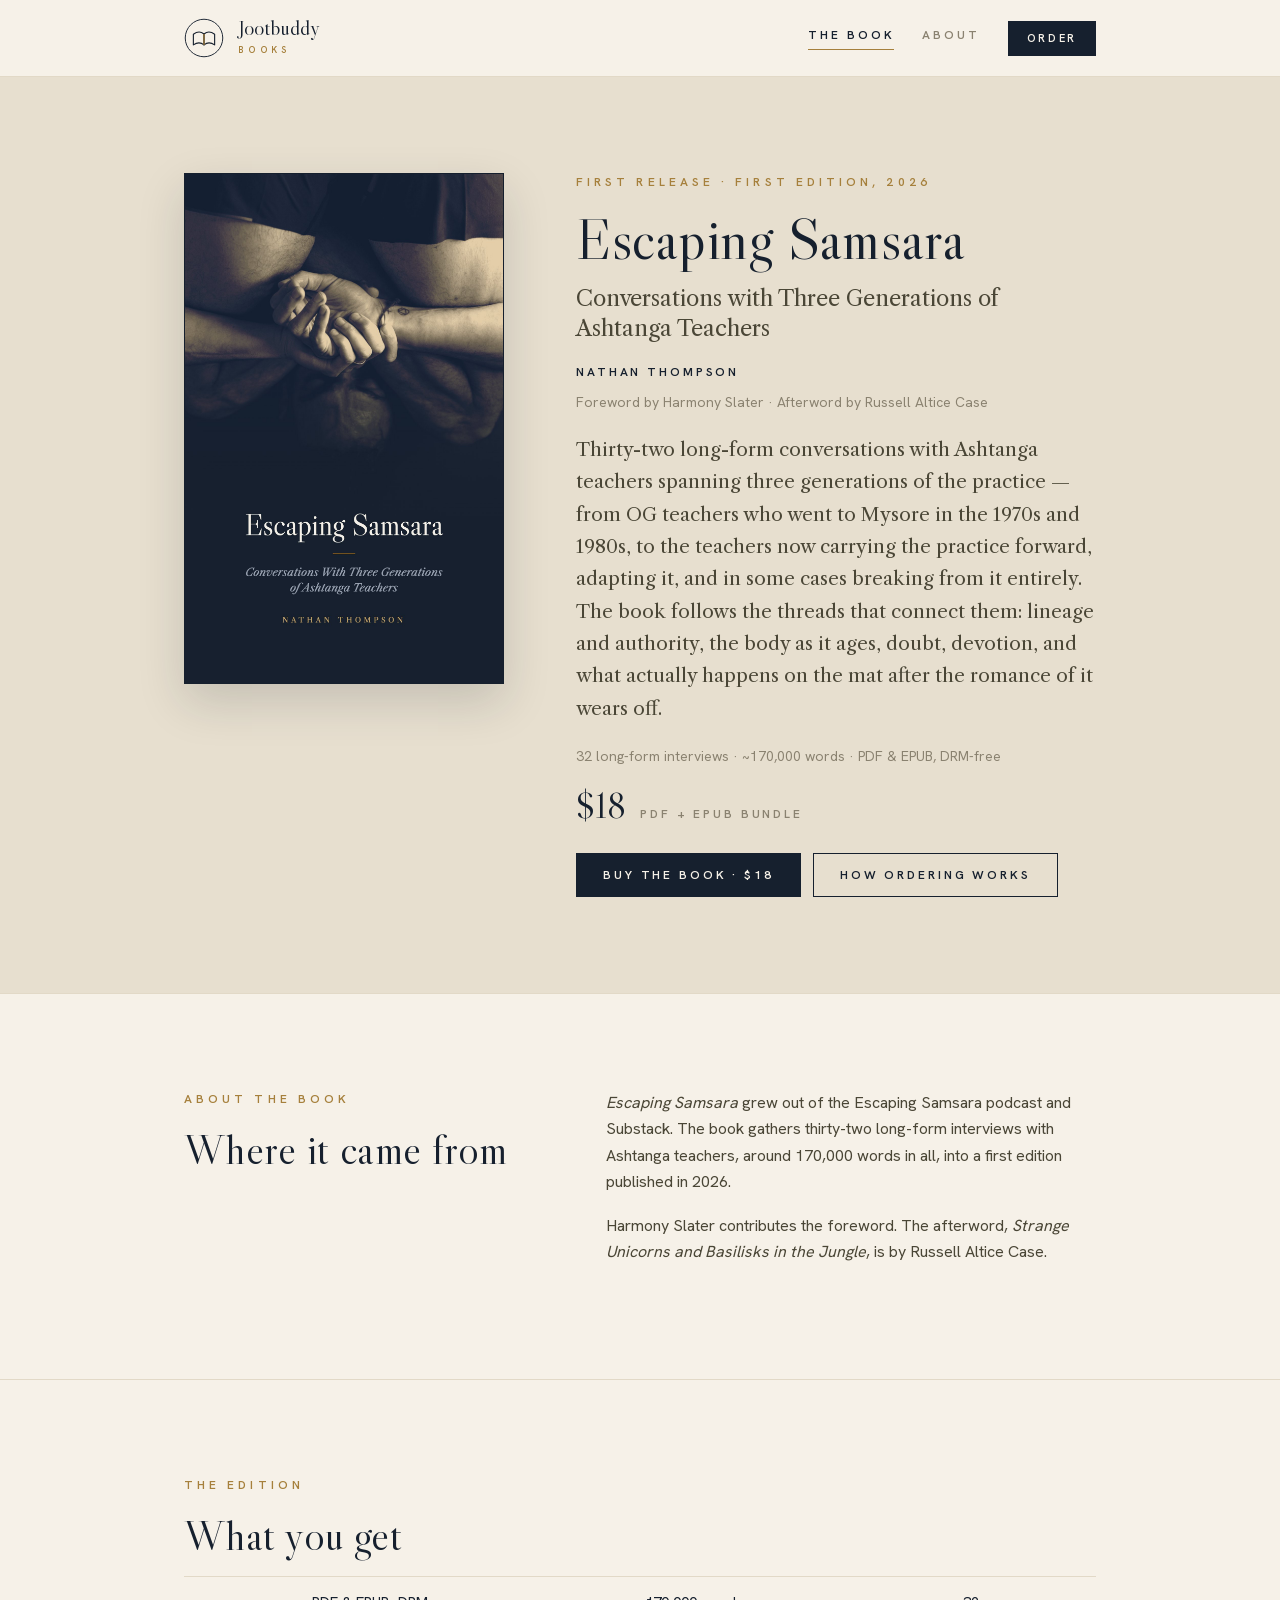
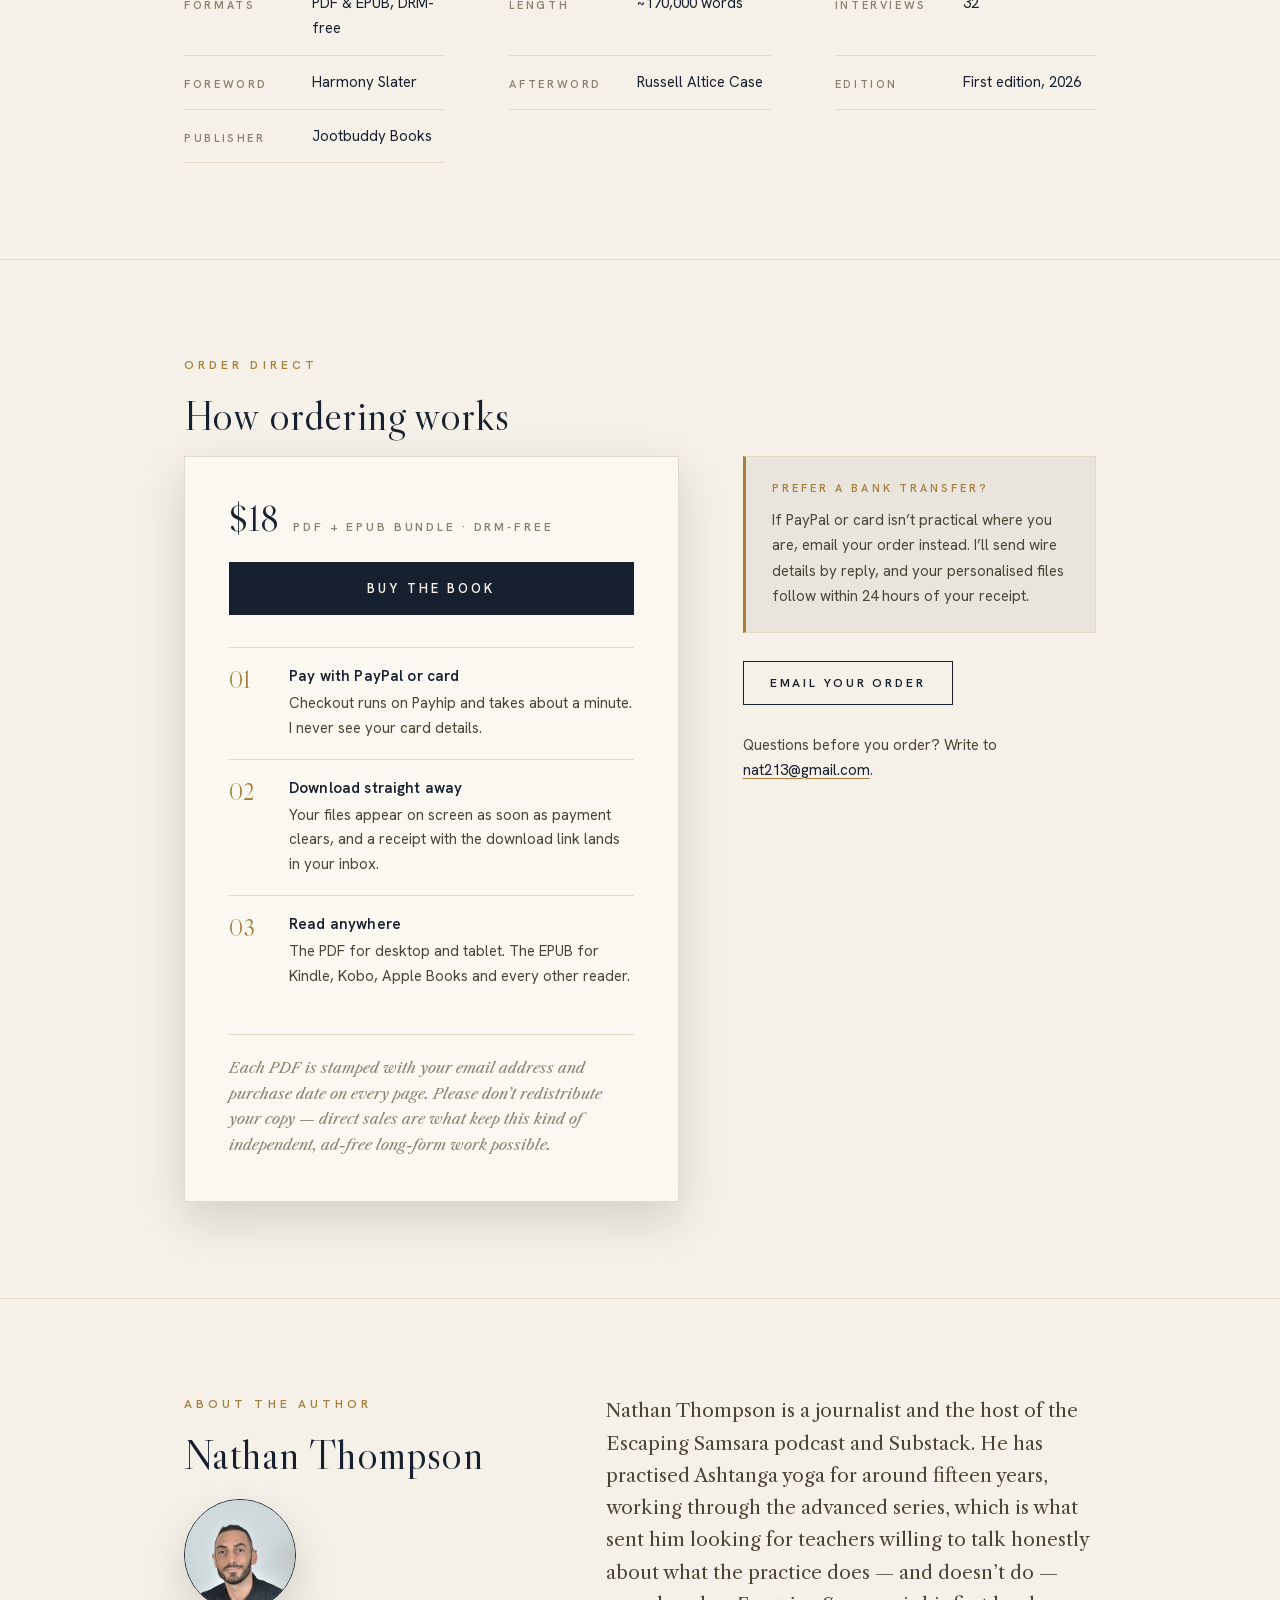
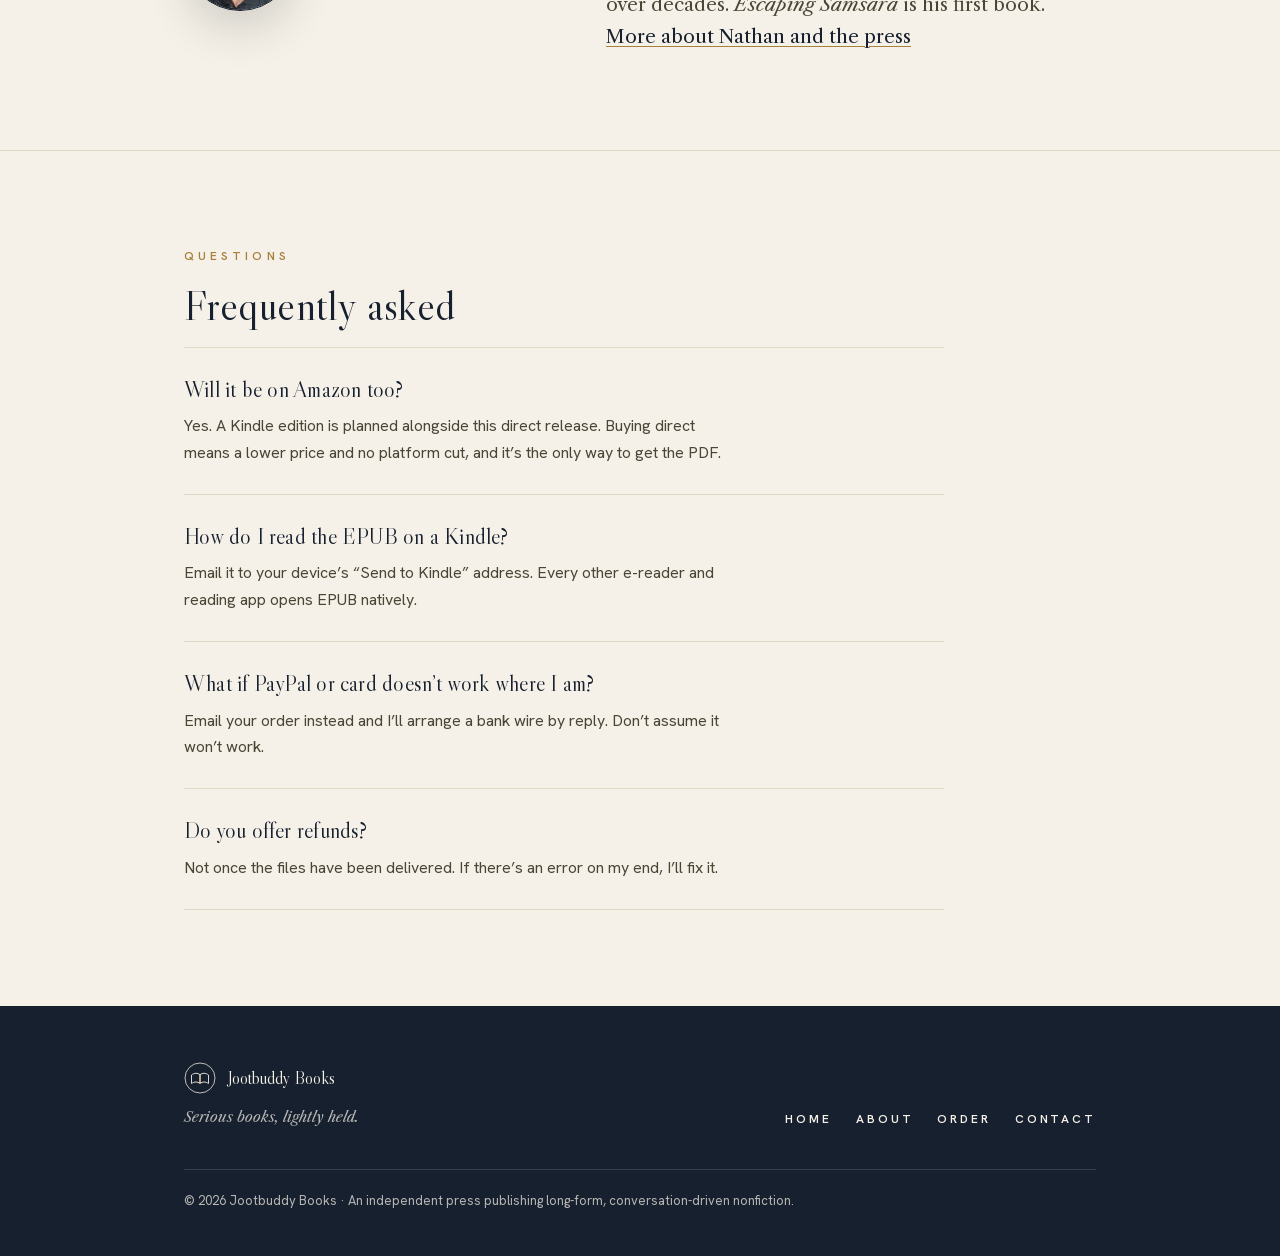
==== commit 75dd504e: "Update book blurb wording Co-Authored-By: Claude Fable 5.1 <noreply@anthropic.com>" ====
--- a/escaping-samsara.html
+++ b/escaping-samsara.html
@@ -54,7 +54,7 @@
           <p class="book-subtitle">Conversations with Three Generations of Ashtanga Teachers</p>
           <p class="book-author">Nathan Thompson</p>
           <p class="meta-line">Foreword by Harmony Slater · Afterword by Russell Altice Case</p>
-          <p class="lede">Thirty-two long-form conversations with Ashtanga teachers spanning three generations of the practice — from those who studied directly in Mysore under K. Pattabhi Jois to the teachers now carrying that lineage forward, adapting it, and in some cases breaking from it entirely. The book follows the threads that connect them: lineage and authority, the body as it ages, doubt, devotion, and what actually happens on the mat after the romance of it wears off.</p>
+          <p class="lede">Thirty-two long-form conversations with Ashtanga teachers spanning three generations of the practice — from OG teachers who went to Mysore in the 1970s and 1980s, to the teachers now carrying the practice forward, adapting it, and in some cases breaking from it entirely. The book follows the threads that connect them: lineage and authority, the body as it ages, doubt, devotion, and what actually happens on the mat after the romance of it wears off.</p>
           <p class="meta-line">32 long-form interviews · ~170,000 words · PDF &amp; EPUB, DRM-free</p>
           <div class="price-row">
             <span class="price">$18</span>
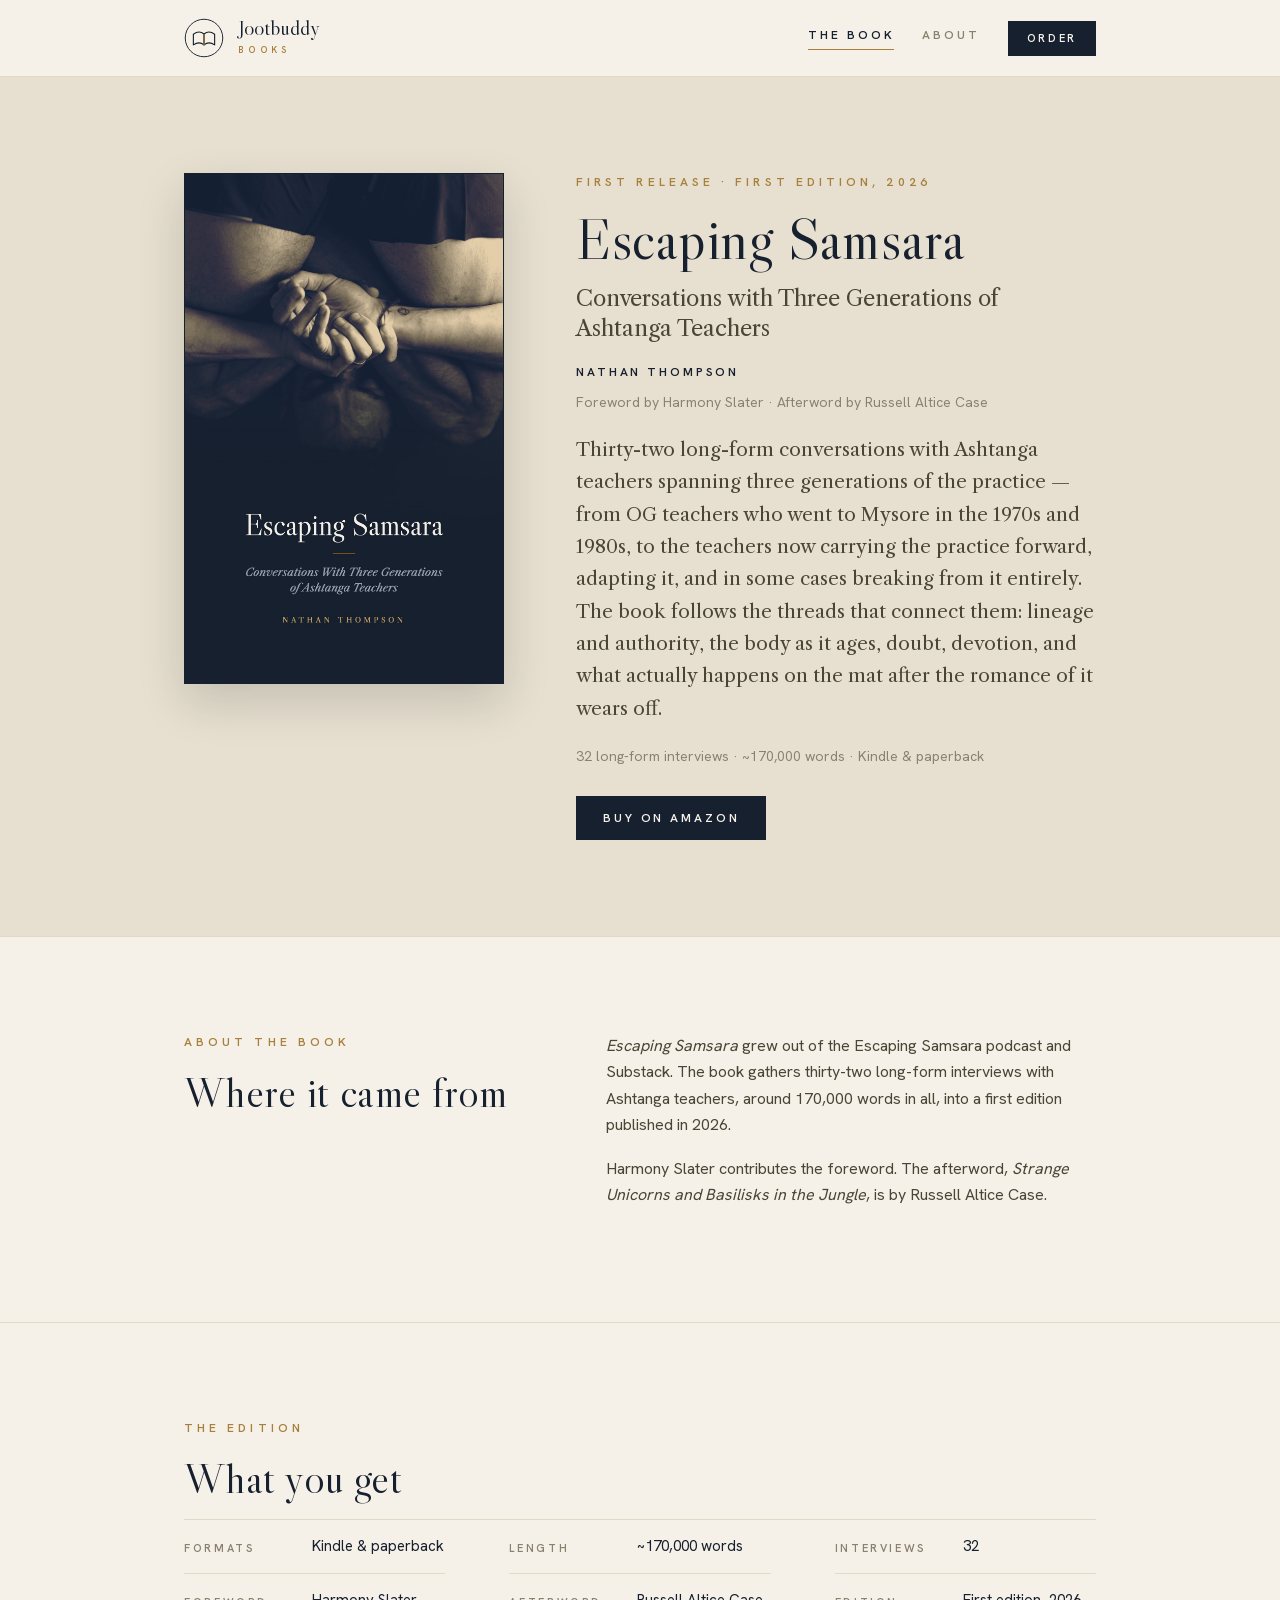
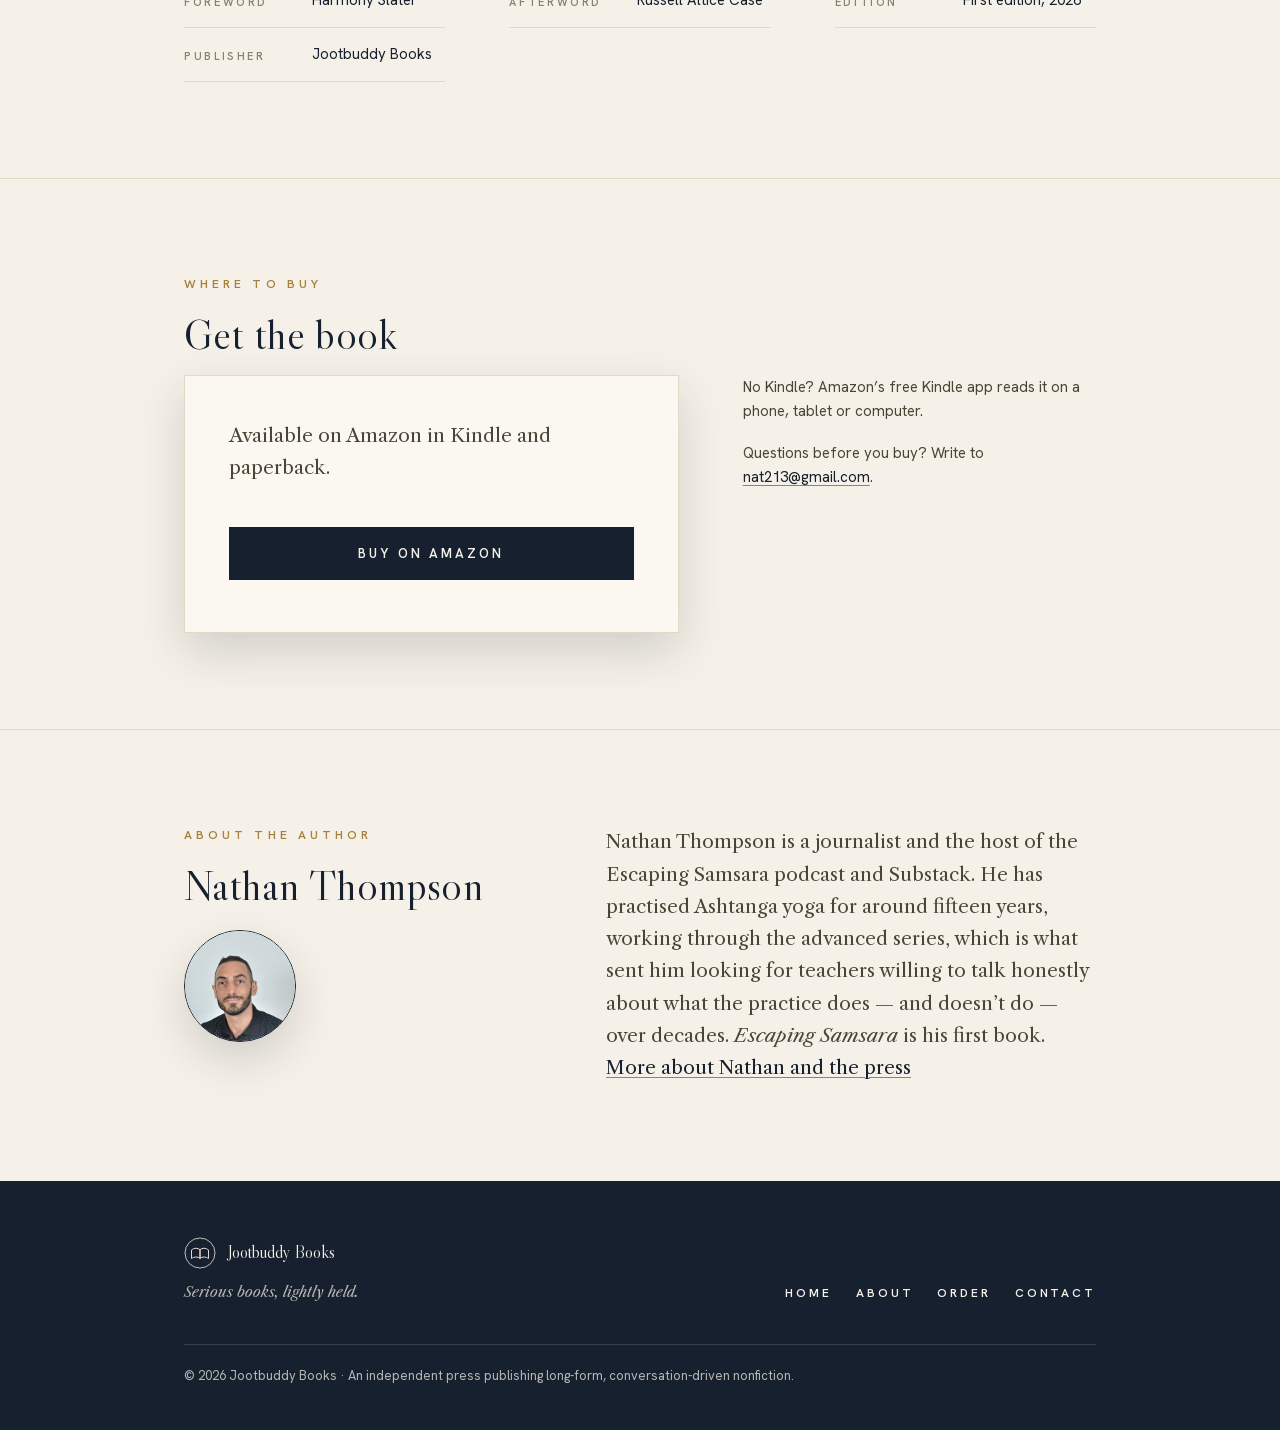
==== commit 022bdbe1: "Replace Payhip checkout and prices with Amazon buy links Payhip checkout wasn't working, so every bu" ====
--- a/escaping-samsara.html
+++ b/escaping-samsara.html
@@ -4,10 +4,10 @@
   <meta charset="utf-8">
   <meta name="viewport" content="width=device-width, initial-scale=1">
   <title>Escaping Samsara — Jootbuddy Books</title>
-  <meta name="description" content="Escaping Samsara: Conversations with Three Generations of Ashtanga Teachers, by Nathan Thompson. Thirty-two long-form interviews. PDF and EPUB, DRM-free, $18, sold direct.">
+  <meta name="description" content="Escaping Samsara: Conversations with Three Generations of Ashtanga Teachers, by Nathan Thompson. Thirty-two long-form interviews. Kindle and paperback, on Amazon.">
   <meta property="og:type" content="book">
   <meta property="og:title" content="Escaping Samsara — Conversations with Three Generations of Ashtanga Teachers">
-  <meta property="og:description" content="Thirty-two long-form conversations with Ashtanga teachers spanning three generations of the practice. By Nathan Thompson. PDF + EPUB, DRM-free, $18.">
+  <meta property="og:description" content="Thirty-two long-form conversations with Ashtanga teachers spanning three generations of the practice. By Nathan Thompson. Kindle and paperback, on Amazon.">
   <meta property="og:url" content="https://jootbuddybooks.com/escaping-samsara.html">
   <meta property="og:image" content="https://jootbuddybooks.com/assets/escaping-samsara-cover.jpg">
   <meta property="og:image:width" content="1250">
@@ -55,14 +55,9 @@
           <p class="book-author">Nathan Thompson</p>
           <p class="meta-line">Foreword by Harmony Slater · Afterword by Russell Altice Case</p>
           <p class="lede">Thirty-two long-form conversations with Ashtanga teachers spanning three generations of the practice — from OG teachers who went to Mysore in the 1970s and 1980s, to the teachers now carrying the practice forward, adapting it, and in some cases breaking from it entirely. The book follows the threads that connect them: lineage and authority, the body as it ages, doubt, devotion, and what actually happens on the mat after the romance of it wears off.</p>
-          <p class="meta-line">32 long-form interviews · ~170,000 words · PDF &amp; EPUB, DRM-free</p>
-          <div class="price-row">
-            <span class="price">$18</span>
-            <span class="price-note">PDF + EPUB bundle</span>
-          </div>
+          <p class="meta-line">32 long-form interviews · ~170,000 words · Kindle &amp; paperback</p>
           <div class="actions">
-            <a class="btn" href="https://payhip.com/buy?link=o2fUv">Buy the book · $18</a>
-            <a class="btn btn-ghost" href="#order">How ordering works</a>
+            <a class="btn" href="https://www.amazon.co.uk/dp/B0HKZC69RH">Buy on Amazon</a>
           </div>
         </div>
       </div>
@@ -88,7 +83,7 @@
         <p class="eyebrow">The edition</p>
         <h2 id="spec-title">What you get</h2>
         <dl class="spec">
-          <div><dt>Formats</dt><dd>PDF &amp; EPUB, DRM-free</dd></div>
+          <div><dt>Formats</dt><dd>Kindle &amp; paperback</dd></div>
           <div><dt>Length</dt><dd>~170,000 words</dd></div>
           <div><dt>Interviews</dt><dd>32</dd></div>
           <div><dt>Foreword</dt><dd>Harmony Slater</dd></div>
@@ -101,47 +96,17 @@
 
     <section class="section" id="order" aria-labelledby="order-title">
       <div class="wrap">
-        <p class="eyebrow">Order direct</p>
-        <h2 id="order-title">How ordering works</h2>
+        <p class="eyebrow">Where to buy</p>
+        <h2 id="order-title">Get the book</h2>
         <div class="order">
           <div class="order-card">
-            <div class="price-row">
-              <span class="price">$18</span>
-              <span class="price-note">PDF + EPUB bundle · DRM-free</span>
-            </div>
-            <a class="btn btn-lg" href="https://payhip.com/buy?link=o2fUv">Buy the book</a>
-            <ol class="steps">
-              <li>
-                <div>
-                  <h3>Pay with PayPal or card</h3>
-                  <p>Checkout runs on Payhip and takes about a minute. I never see your card details.</p>
-                </div>
-              </li>
-              <li>
-                <div>
-                  <h3>Download straight away</h3>
-                  <p>Your files appear on screen as soon as payment clears, and a receipt with the download link lands in your inbox.</p>
-                </div>
-              </li>
-              <li>
-                <div>
-                  <h3>Read anywhere</h3>
-                  <p>The PDF for desktop and tablet. The EPUB for Kindle, Kobo, Apple Books and every other reader.</p>
-                </div>
-              </li>
-            </ol>
-            <p class="note">Each PDF is stamped with your email address and purchase date on every page. Please don’t redistribute your copy — direct sales are what keep this kind of independent, ad-free long-form work possible.</p>
+            <p class="lede">Available on Amazon in Kindle and paperback.</p>
+            <a class="btn btn-lg" href="https://www.amazon.co.uk/dp/B0HKZC69RH">Buy on Amazon</a>
           </div>
-          <aside class="order-aside" aria-label="Other ways to order">
-            <div class="callout">
-              <p class="eyebrow">Prefer a bank transfer?</p>
-              <p>If PayPal or card isn’t practical where you are, email your order instead. I’ll send wire details by reply, and your personalised files follow within 24 hours of your receipt.</p>
-            </div>
-            <div class="actions">
-              <a class="btn btn-ghost" href="mailto:nat213@gmail.com?subject=Escaping%20Samsara%20%E2%80%94%20Order%20Request&amp;body=Hi%20Nathan%2C%0D%0A%0D%0AI%27d%20like%20to%20order%20Escaping%20Samsara%20%28PDF%20%2B%20EPUB%2C%20%2418%29.%0D%0A%0D%0AName%20for%20my%20personalised%20copy%3A%0D%0APreferred%20format%28s%29%20%28PDF%20%2F%20EPUB%20%2F%20both%29%3A%0D%0ACountry%20%28for%20wire%29%3A%0D%0A%0D%0AThanks%21">Email your order</a>
-            </div>
+          <aside class="order-aside" aria-label="Before you buy">
             <div class="prose">
-              <p>Questions before you order? Write to <a href="mailto:nat213@gmail.com">nat213@gmail.com</a>.</p>
+              <p>No Kindle? Amazon’s free Kindle app reads it on a phone, tablet or computer.</p>
+              <p>Questions before you buy? Write to <a href="mailto:nat213@gmail.com">nat213@gmail.com</a>.</p>
             </div>
           </aside>
         </div>
@@ -157,31 +122,6 @@
             <img class="author-avatar" src="assets/nathan-thompson-avatar.jpg" alt="Nathan Thompson" width="320" height="320">
           </div>
           <p class="lede">Nathan Thompson is a journalist and the host of the Escaping Samsara podcast and Substack. He has practised Ashtanga yoga for around fifteen years, working through the advanced series, which is what sent him looking for teachers willing to talk honestly about what the practice does — and doesn’t do — over decades. <em>Escaping Samsara</em> is his first book. <a href="about.html">More about Nathan and the press</a></p>
-        </div>
-      </div>
-    </section>
-
-    <section class="section" id="faq" aria-labelledby="faq-title">
-      <div class="wrap">
-        <p class="eyebrow">Questions</p>
-        <h2 id="faq-title">Frequently asked</h2>
-        <div class="faq">
-          <div class="faq-item">
-            <h3>Will it be on Amazon too?</h3>
-            <p>Yes. A Kindle edition is planned alongside this direct release. Buying direct means a lower price and no platform cut, and it’s the only way to get the PDF.</p>
-          </div>
-          <div class="faq-item">
-            <h3>How do I read the EPUB on a Kindle?</h3>
-            <p>Email it to your device’s “Send to Kindle” address. Every other e-reader and reading app opens EPUB natively.</p>
-          </div>
-          <div class="faq-item">
-            <h3>What if PayPal or card doesn’t work where I am?</h3>
-            <p>Email your order instead and I’ll arrange a bank wire by reply. Don’t assume it won’t work.</p>
-          </div>
-          <div class="faq-item">
-            <h3>Do you offer refunds?</h3>
-            <p>Not once the files have been delivered. If there’s an error on my end, I’ll fix it.</p>
-          </div>
         </div>
       </div>
     </section>
--- a/css/styles.css
+++ b/css/styles.css
@@ -254,14 +254,6 @@
 
 .meta-line { font-size: 14px; color: var(--muted); margin: 0 0 10px; }
 
-.note {
-  font-family: var(--font-serif);
-  font-style: italic;
-  font-size: 15px;
-  line-height: 1.7;
-  color: var(--muted);
-}
-
 
 /* ---------- Buttons ---------- */
 
@@ -447,26 +439,6 @@
 .release-body .lede,
 .book-hero .lede { margin: 20px 0 20px; }
 
-.price-row {
-  display: flex;
-  align-items: baseline;
-  gap: 14px;
-  margin-top: 20px;
-}
-.price {
-  font-family: var(--font-display);
-  font-size: 2.25rem;
-  line-height: 1;
-  color: var(--ink);
-}
-.price-note {
-  font-size: 12px;
-  letter-spacing: var(--tracking-label);
-  text-transform: uppercase;
-  font-weight: 600;
-  color: var(--muted);
-}
-
 
 /* ---------- What you get ---------- */
 
@@ -510,72 +482,9 @@
   box-shadow: var(--shadow-card);
   padding: clamp(28px, 4vw, 44px);
 }
-.order-card .price-row { margin-top: 0; }
 .order-card .btn { width: 100%; margin: 24px 0 8px; }
-.order-card .note { margin: 28px 0 0; padding-top: 20px; border-top: 1px solid var(--rule); }
-
-.steps {
-  list-style: none;
-  counter-reset: step;
-  margin: 24px 0 0;
-  padding: 0;
-}
-.steps li {
-  counter-increment: step;
-  display: grid;
-  grid-template-columns: 44px minmax(0, 1fr);
-  gap: 16px;
-  padding: 18px 0;
-  border-top: 1px solid var(--rule);
-}
-.steps li::before {
-  content: counter(step, decimal-leading-zero);
-  font-family: var(--font-display);
-  font-size: 1.5rem;
-  line-height: 1;
-  color: var(--accent);
-  padding-top: 2px;
-}
-.steps h3 {
-  font-family: var(--font-sans);
-  font-size: 15px;
-  font-weight: 600;
-  line-height: 1.4;
-  color: var(--ink);
-  margin: 0 0 4px;
-}
-.steps p { margin: 0; font-size: 15px; }
-
-.callout {
-  border: 1px solid var(--rule);
-  border-left: 3px solid var(--accent);
-  background: var(--ink-wash);
-  padding: 22px 26px;
-}
-.callout .eyebrow { font-size: 11px; letter-spacing: 0.28em; margin-bottom: 10px; }
-.callout p { margin: 0; font-size: 15px; line-height: 1.7; }
-
-.order-aside > * + * { margin-top: 28px; }
+
 .order-aside .prose p { font-size: 15px; }
-
-
-/* ---------- FAQ ---------- */
-
-.faq {
-  max-width: 760px;
-  border-top: 1px solid var(--rule);
-}
-.faq-item {
-  padding: 28px 0;
-  border-bottom: 1px solid var(--rule);
-}
-.faq-item h3 {
-  font-size: 1.375rem;
-  line-height: 1.25;
-  margin-bottom: 10px;
-}
-.faq-item p { margin: 0; max-width: var(--measure-sans); }
-.faq-item p + p { margin-top: 0.8em; }
 
 
 /* ---------- Footer ---------- */
@@ -640,7 +549,6 @@
   .lockup-text { display: none; }   /* mark alone below 480px, per the brand guide */
   .site-nav { gap: 16px; }
   .spec > div { grid-template-columns: 1fr; gap: 4px; }
-  .steps li { grid-template-columns: 36px minmax(0, 1fr); gap: 12px; }
 }
 
 @media (prefers-reduced-motion: reduce) {
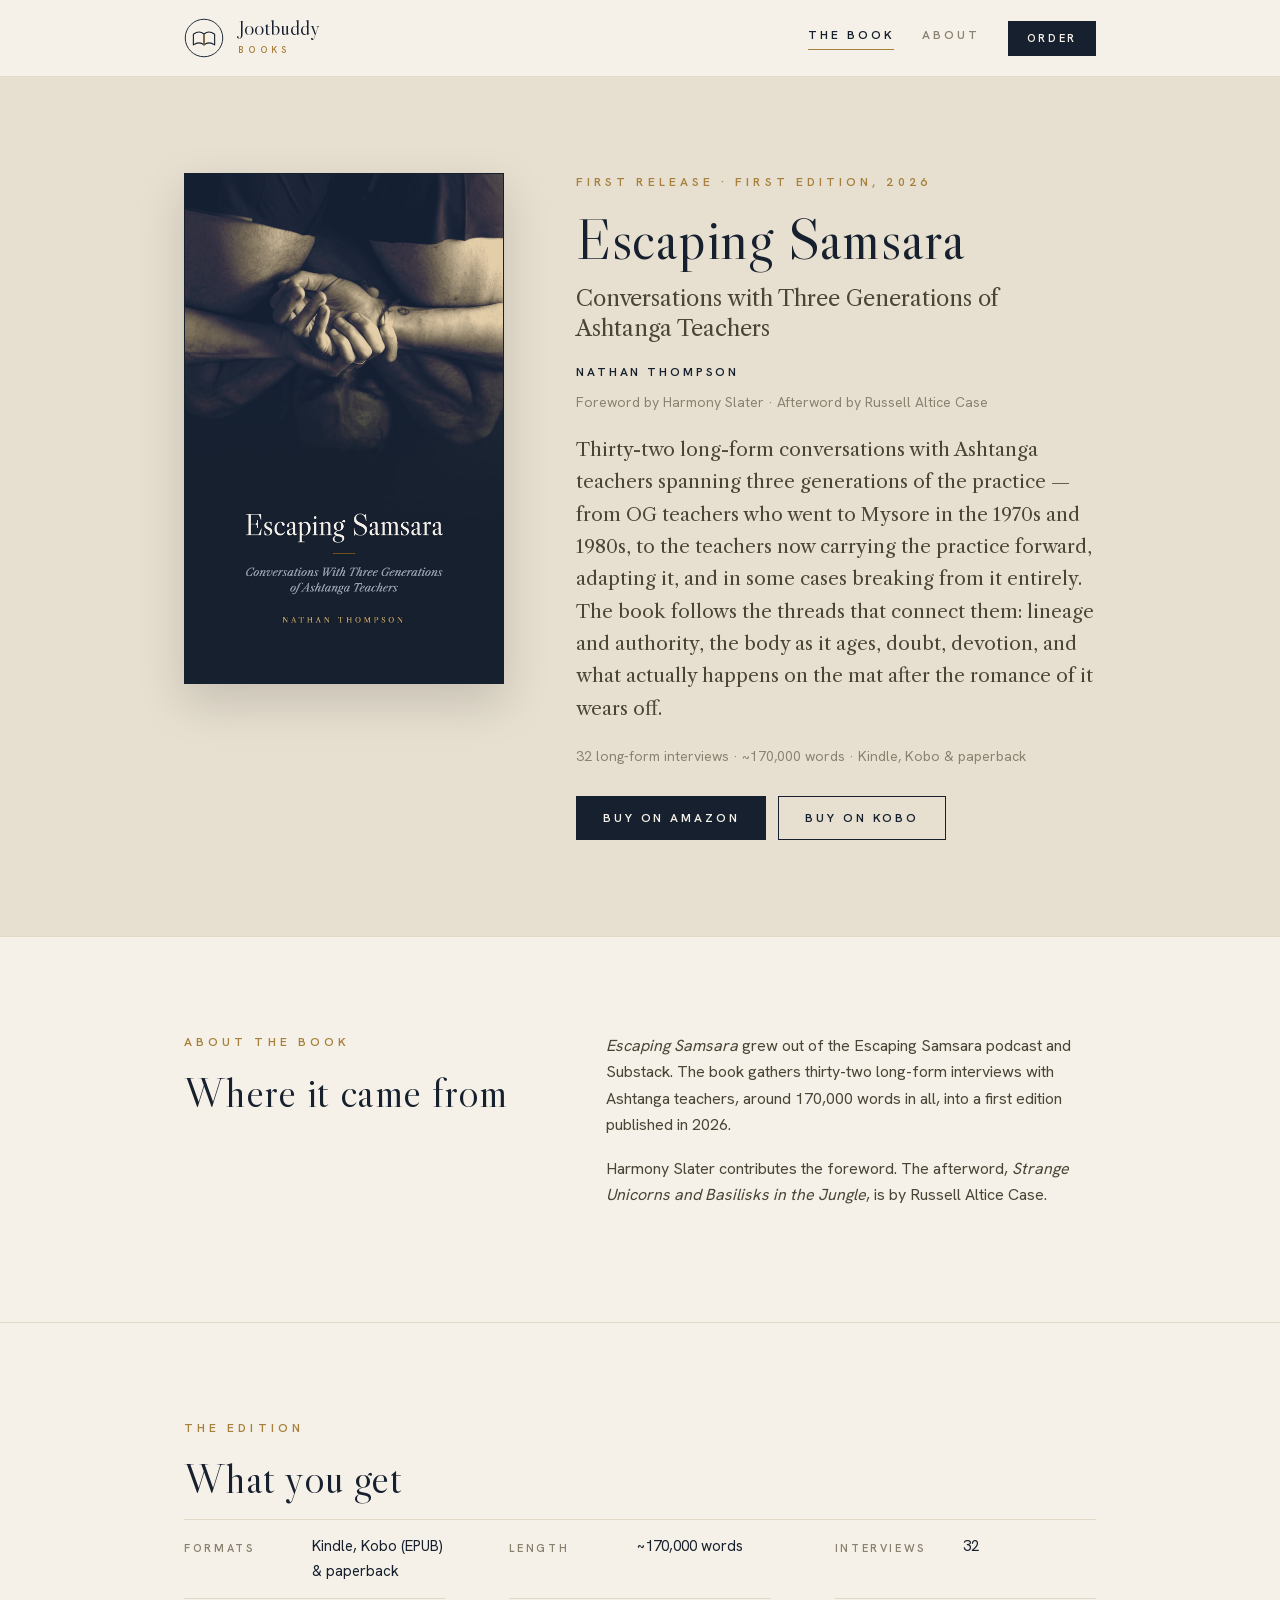
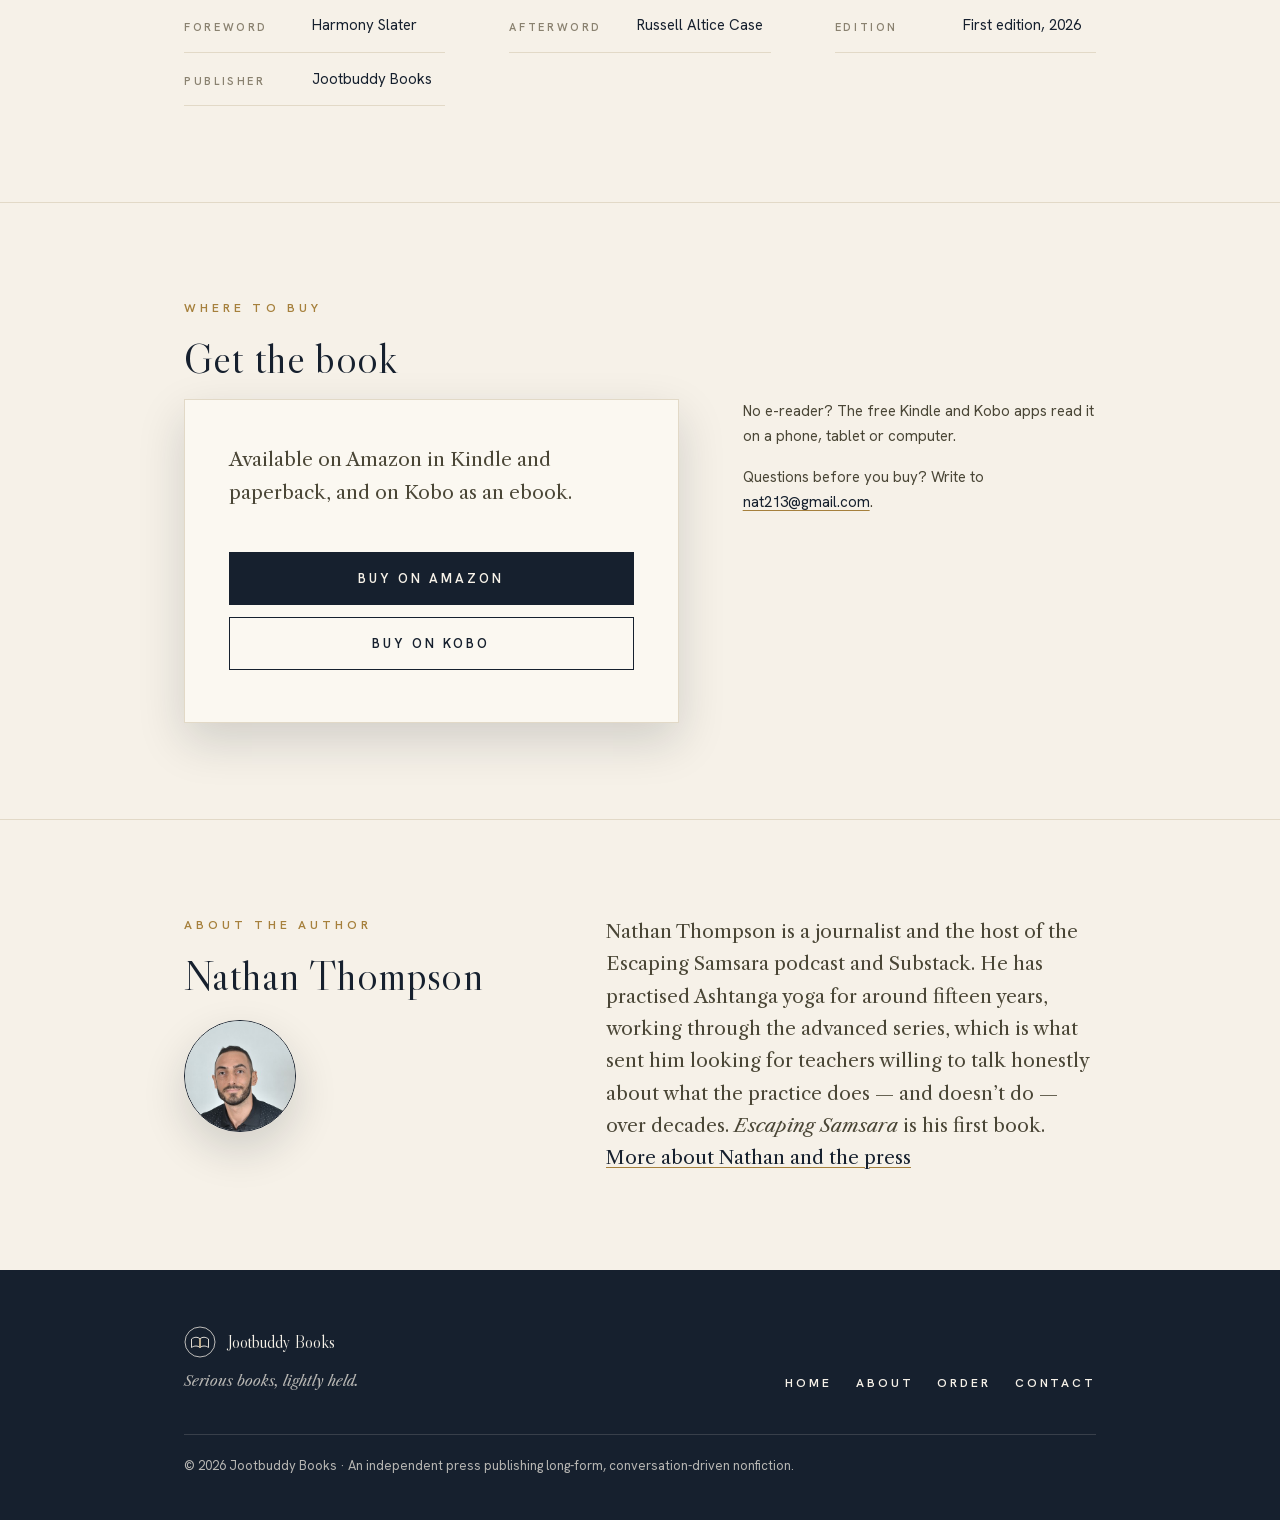
==== commit 3a6ee787: "Add Kobo as a second place to buy the book Kobo now sells the EPUB, so each Amazon button gains a "B" ====
--- a/escaping-samsara.html
+++ b/escaping-samsara.html
@@ -4,10 +4,10 @@
   <meta charset="utf-8">
   <meta name="viewport" content="width=device-width, initial-scale=1">
   <title>Escaping Samsara — Jootbuddy Books</title>
-  <meta name="description" content="Escaping Samsara: Conversations with Three Generations of Ashtanga Teachers, by Nathan Thompson. Thirty-two long-form interviews. Kindle and paperback, on Amazon.">
+  <meta name="description" content="Escaping Samsara: Conversations with Three Generations of Ashtanga Teachers, by Nathan Thompson. Thirty-two long-form interviews. Ebook and paperback, on Amazon and Kobo.">
   <meta property="og:type" content="book">
   <meta property="og:title" content="Escaping Samsara — Conversations with Three Generations of Ashtanga Teachers">
-  <meta property="og:description" content="Thirty-two long-form conversations with Ashtanga teachers spanning three generations of the practice. By Nathan Thompson. Kindle and paperback, on Amazon.">
+  <meta property="og:description" content="Thirty-two long-form conversations with Ashtanga teachers spanning three generations of the practice. By Nathan Thompson. Ebook and paperback, on Amazon and Kobo.">
   <meta property="og:url" content="https://jootbuddybooks.com/escaping-samsara.html">
   <meta property="og:image" content="https://jootbuddybooks.com/assets/escaping-samsara-cover.jpg">
   <meta property="og:image:width" content="1250">
@@ -55,9 +55,10 @@
           <p class="book-author">Nathan Thompson</p>
           <p class="meta-line">Foreword by Harmony Slater · Afterword by Russell Altice Case</p>
           <p class="lede">Thirty-two long-form conversations with Ashtanga teachers spanning three generations of the practice — from OG teachers who went to Mysore in the 1970s and 1980s, to the teachers now carrying the practice forward, adapting it, and in some cases breaking from it entirely. The book follows the threads that connect them: lineage and authority, the body as it ages, doubt, devotion, and what actually happens on the mat after the romance of it wears off.</p>
-          <p class="meta-line">32 long-form interviews · ~170,000 words · Kindle &amp; paperback</p>
+          <p class="meta-line">32 long-form interviews · ~170,000 words · Kindle, Kobo &amp; paperback</p>
           <div class="actions">
             <a class="btn" href="https://www.amazon.co.uk/dp/B0HKZC69RH">Buy on Amazon</a>
+            <a class="btn btn-ghost" href="https://www.kobo.com/ww/en/ebook/escaping-samsara">Buy on Kobo</a>
           </div>
         </div>
       </div>
@@ -83,7 +84,7 @@
         <p class="eyebrow">The edition</p>
         <h2 id="spec-title">What you get</h2>
         <dl class="spec">
-          <div><dt>Formats</dt><dd>Kindle &amp; paperback</dd></div>
+          <div><dt>Formats</dt><dd>Kindle, Kobo (EPUB) &amp; paperback</dd></div>
           <div><dt>Length</dt><dd>~170,000 words</dd></div>
           <div><dt>Interviews</dt><dd>32</dd></div>
           <div><dt>Foreword</dt><dd>Harmony Slater</dd></div>
@@ -100,12 +101,13 @@
         <h2 id="order-title">Get the book</h2>
         <div class="order">
           <div class="order-card">
-            <p class="lede">Available on Amazon in Kindle and paperback.</p>
+            <p class="lede">Available on Amazon in Kindle and paperback, and on Kobo as an ebook.</p>
             <a class="btn btn-lg" href="https://www.amazon.co.uk/dp/B0HKZC69RH">Buy on Amazon</a>
+            <a class="btn btn-ghost btn-lg" href="https://www.kobo.com/ww/en/ebook/escaping-samsara">Buy on Kobo</a>
           </div>
           <aside class="order-aside" aria-label="Before you buy">
             <div class="prose">
-              <p>No Kindle? Amazon’s free Kindle app reads it on a phone, tablet or computer.</p>
+              <p>No e-reader? The free Kindle and Kobo apps read it on a phone, tablet or computer.</p>
               <p>Questions before you buy? Write to <a href="mailto:nat213@gmail.com">nat213@gmail.com</a>.</p>
             </div>
           </aside>
--- a/css/styles.css
+++ b/css/styles.css
@@ -483,6 +483,7 @@
   padding: clamp(28px, 4vw, 44px);
 }
 .order-card .btn { width: 100%; margin: 24px 0 8px; }
+.order-card .btn + .btn { margin-top: 4px; }
 
 .order-aside .prose p { font-size: 15px; }
 
